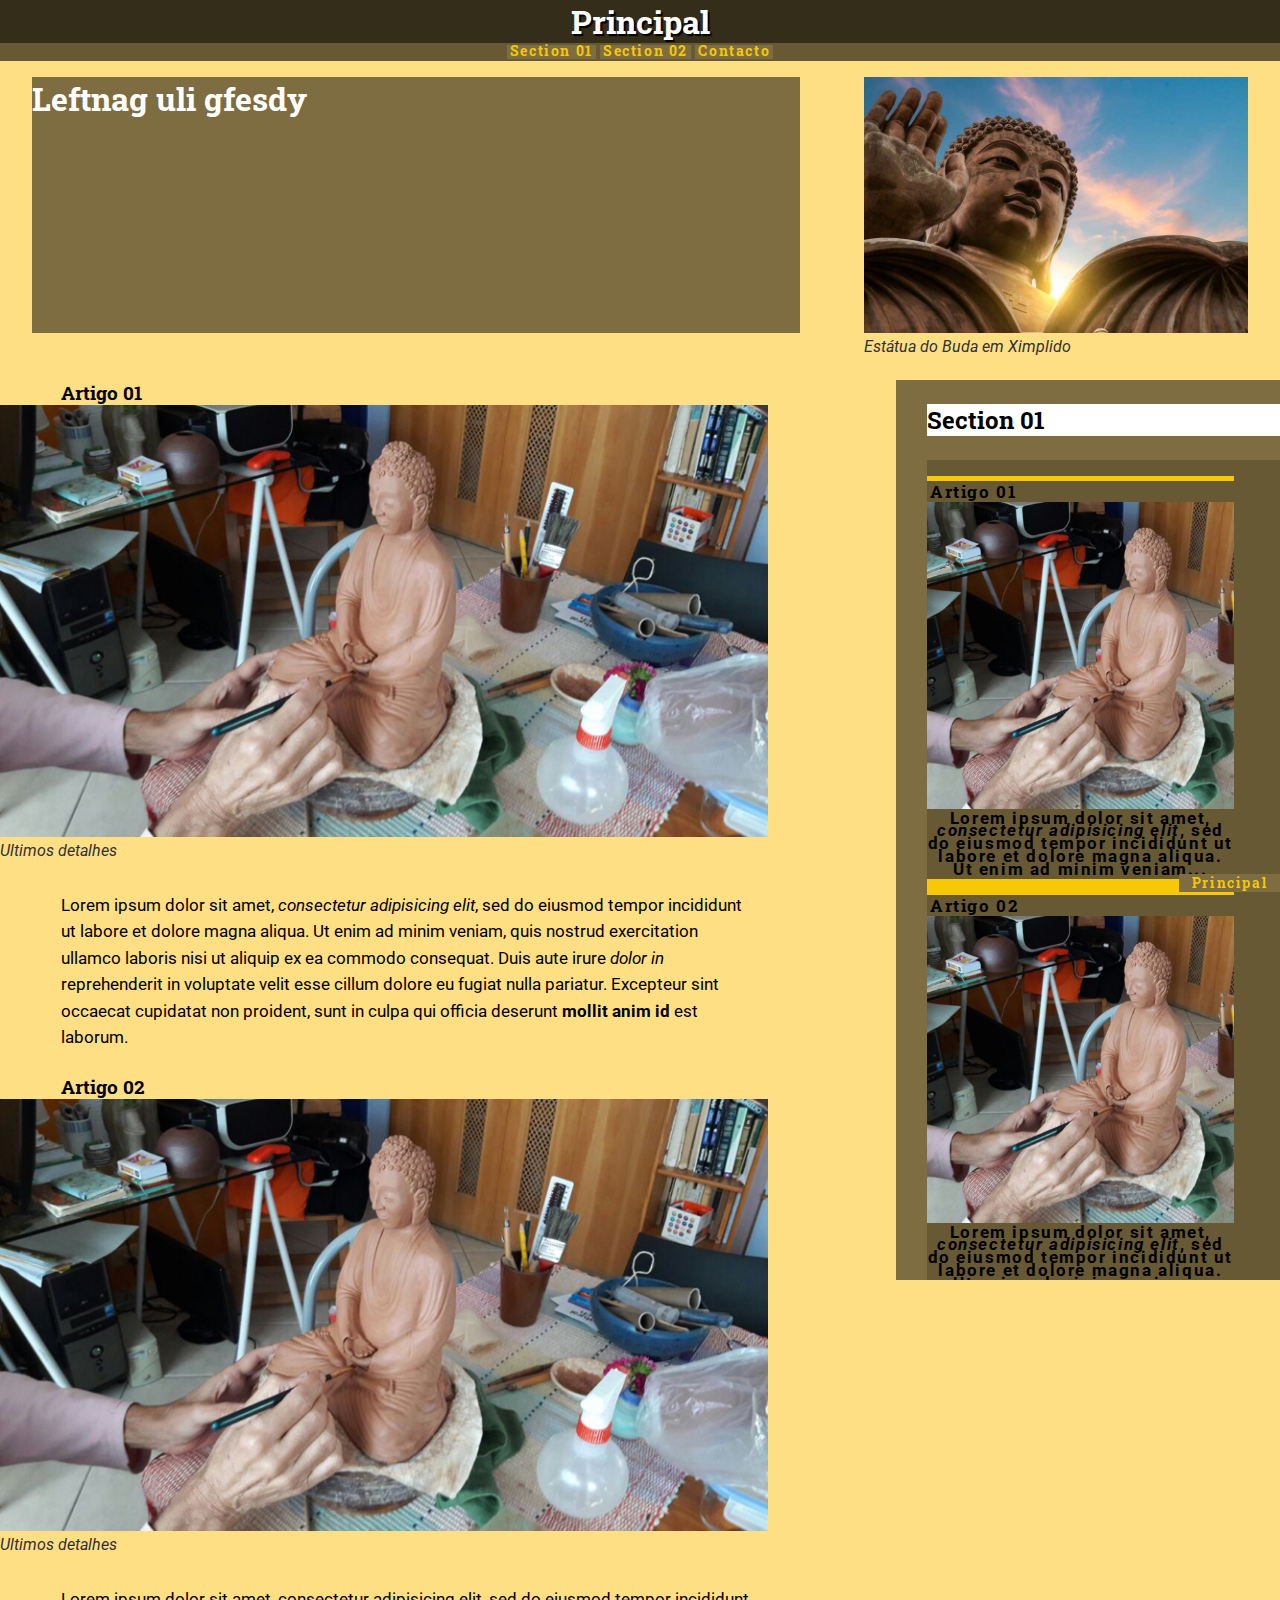
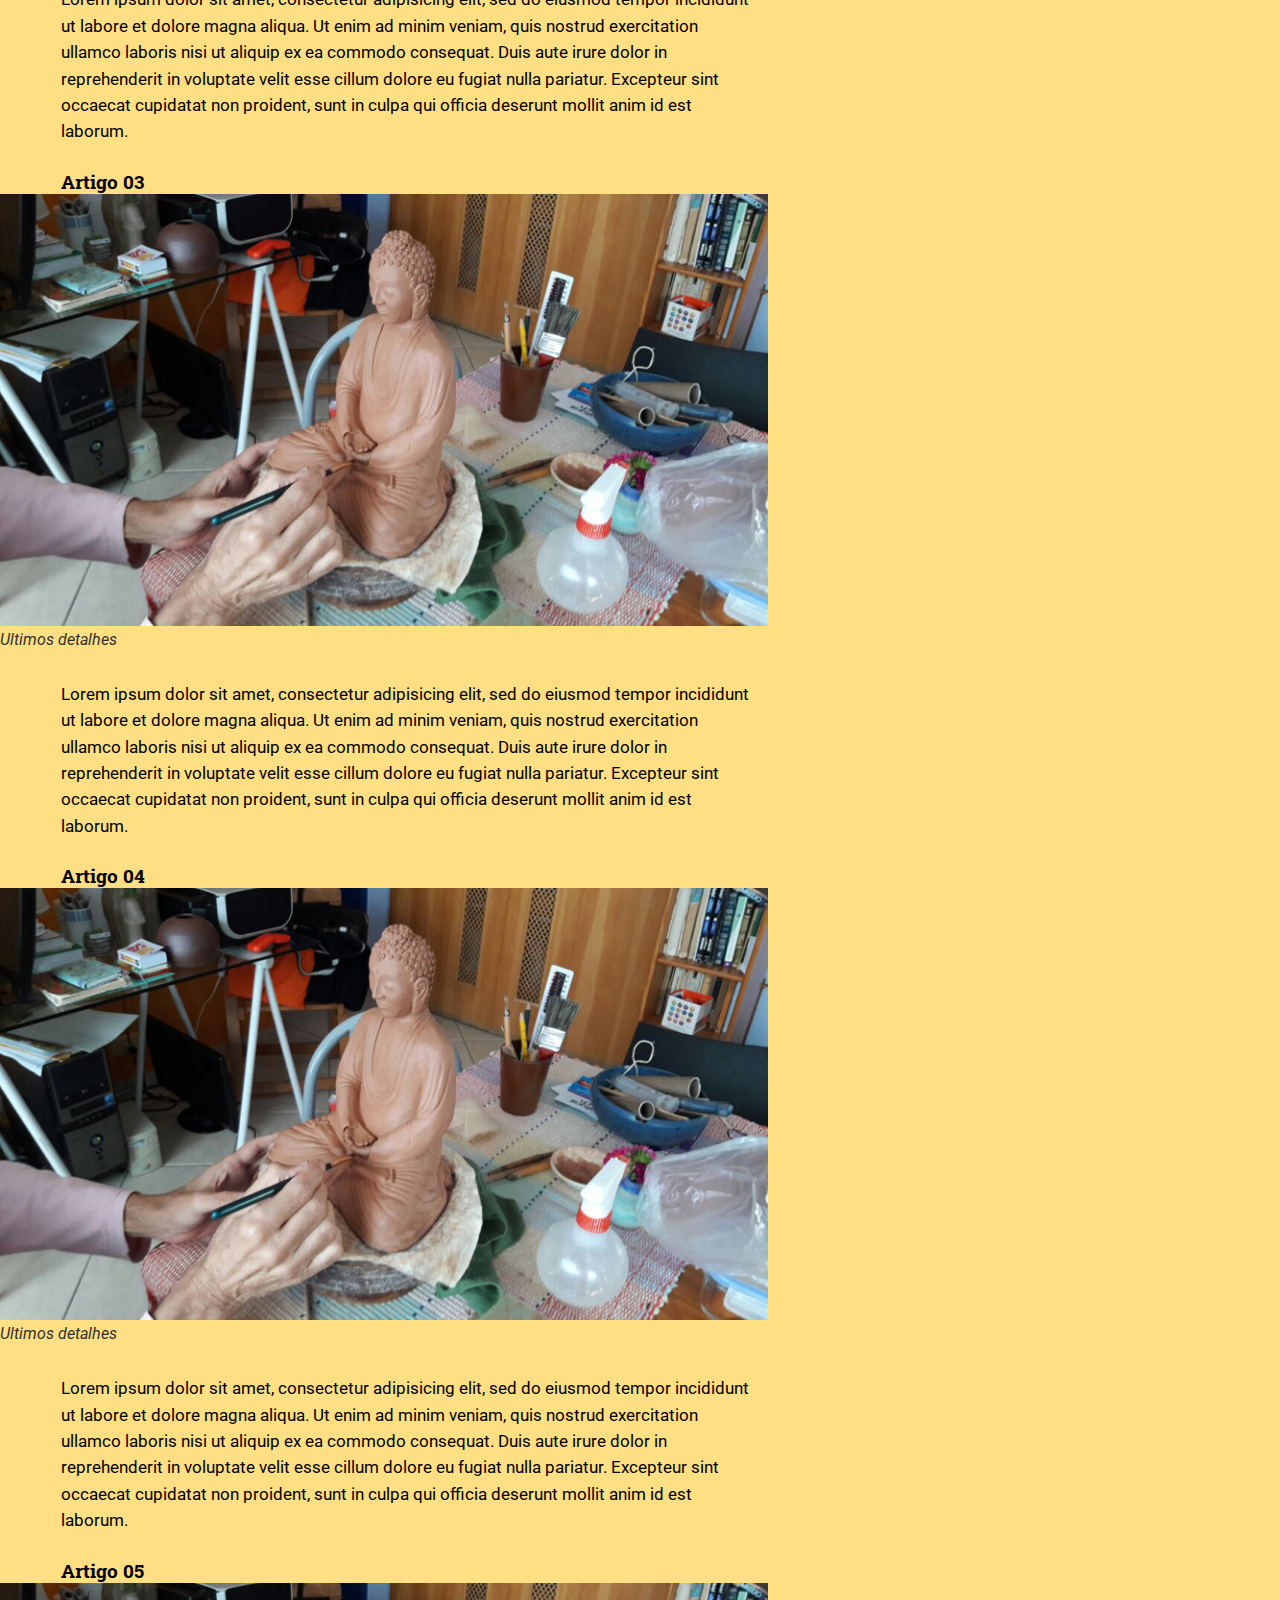
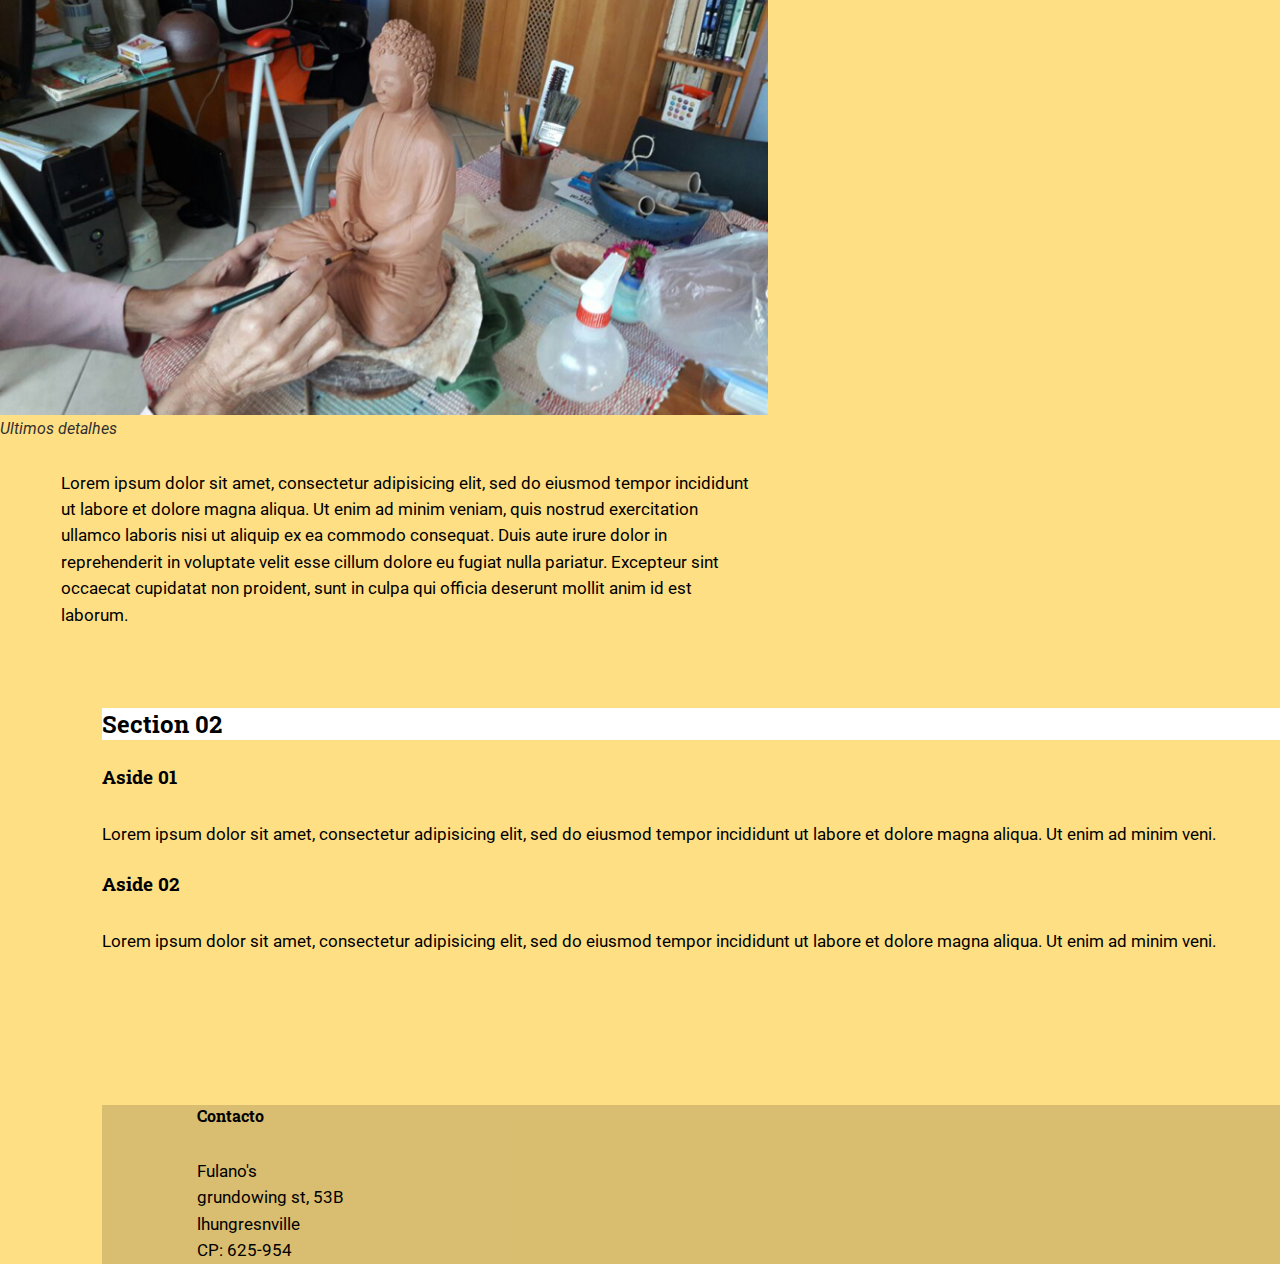
==== index.html @ 4332357e "Add files via upload" ====
<!DOCTYPE html>
<html lang="en">
<head>
	<meta charset="utf-8">
	<meta name="viewport" content="width=device-width,initial-scale=1">
	<meta name="author" content="Nicolaufreitas">
	<meta name="description" content="Test page xypz...">

	<title>MF*01</title>

	<link rel="stylesheet" href="css/style01.css">

	<link rel="shortcut icon" href="img/favicon.jpg">

	<!--Google fonts-->
	<link href="https://fonts.googleapis.com/css2?family=Roboto+Slab:wght@200;400;700&family=Roboto:ital,wght@0,400;1,100;1,400;1,700&display=swap" rel="stylesheet">
</head>
<body>
	<header>
		<h1 id="Princ">Principal</h1>
	</header>
	<nav class="menu">
		<!--
		<ul>
			<li><a href="#Art01" class="MnBtn">Artigo 01</a></li>
			<li><a href="#Art02" class="MnBtn">Artigo 02</a></li>
			<li><a href="#Art03" class="MnBtn">Artigo 03</a></li>
			<li><a href="#Art04" class="MnBtn">Artigo 04</a></li>
			<li><a href="#Art05" class="MnBtn">Artigo 05</a></li>
			<li><a href="#Asd01" class="MnBtn">Asd 01</a></li>
			<li><a href="#Asd02" class="MnBtn">Asd02</a></li>
			<li><a href="#Cont" class="MnBtn">Contacto</a></li>
		</ul>
		-->
		<p>
			<a href="#sec01" class="MnBtn">Section 01</a> <a href="#sec02" class="MnBtn">Section 02</a> <a href="#Cont" class="MnBtn">Contacto</a>
		</p>
	</nav>

	<div class="ptd">
		<div class="pdtHead">
		<h2>Leftnag uli gfesdy</h2>
		</div>
		<div class="pdtPic">
		<picture>
			<source media="(max-width: 450px)" srcset="img/Portada450x450.jpg">
	  		<source media="(min-width: 451px)" srcset="img/Portada800.jpg">
	  		<img src="img/Portada800.jpg" alt="Buda bla bla bla" title="Buda de ceramica">	
	  		<caption class="capt">Estátua do Buda em Ximplido</caption>		
		</picture>
		</div>	
	</div>

	<section>

		<div class="sec01">

		<h2 id="sec01">Section 01</h2>

		<nav class="MenuSec1">
			<div class="MenuS1box">
				
				<div class="ItSec1">
				<a href="#Art01">
					<h3>Artigo 01</h3>
					<picture>
						<img src="img/Buda450x450.jpg" alt="Buda bla bla bla" title="Buda de ceramica">	  			
					</picture>	
					<p>Lorem ipsum dolor sit amet, <em>consectetur adipisicing elit</em>, sed do eiusmod
					tempor incididunt ut labore et dolore magna aliqua. Ut enim ad minim veniam...</p>
				</a>	
				</div>
				
				<div class="ItSec1">
				<a href="#Art02">
					<h3>Artigo 02</h3>
					<picture>
						<img src="img/Buda450x450.jpg" alt="Buda bla bla bla" title="Buda de ceramica">	  			
					</picture>	
					<p>Lorem ipsum dolor sit amet, <em>consectetur adipisicing elit</em>, sed do eiusmod
					tempor incididunt ut labore et dolore magna aliqua. Ut enim ad minim veniam...</p>
				</a>		
				</div>
				
				<a href="#Art03">
				<div class="ItSec1">
					<h3>Artigo 03</h3>
					<picture>
						<img src="img/Buda450x450.jpg" alt="Buda bla bla bla" title="Buda de ceramica">	  			
					</picture>	
					<p>Lorem ipsum dolor sit amet, <em>consectetur adipisicing elit</em>, sed do eiusmod
					tempor incididunt ut labore et dolore magna aliqua. Ut enim ad minim veniam...</p>		
				</div>
				</a>
				<a href="#Art04">
				<div class="ItSec1">
					<h3>Artigo 04</h3>
					<picture>
						<img src="img/Buda450x450.jpg" alt="Buda bla bla bla" title="Buda de ceramica">	  			
					</picture>	
					<p>Lorem ipsum dolor sit amet, <em>consectetur adipisicing elit</em>, sed do eiusmod
					tempor incididunt ut labore et dolore magna aliqua. Ut enim ad minim veniam...</p>		
				</div>
				</a>
				<a href="#Art05">
				<div class="ItSec1">
					<h3>Artigo 05</h3>
					<picture>
						<img src="img/Buda450x450.jpg" alt="Buda bla bla bla" title="Buda de ceramica">	  			
					</picture>	
					<p>Lorem ipsum dolor sit amet, <em>consectetur adipisicing elit</em>, sed do eiusmod
					tempor incididunt ut labore et dolore magna aliqua. Ut enim ad minim veniam...</p>		
				</div>
				</a>
			</div>
		</nav>

		</div>


		<div class="sec02">
	
		<article>
			<h3 id="Art01">Artigo 01</h3>
			<picture>
				<source media="(max-width: 450px)" srcset="img/Buda450x450.jpg">
	  			<source media="(min-width: 451px)" srcset="img/Buda800.jpg">
	  			<img src="img/Buda800.jpg" alt="Buda bla bla bla" title="Buda de ceramica">	
	  			<caption class="capt">Ultimos detalhes</caption>		
			</picture>	
			<p>Lorem ipsum dolor sit amet, <em>consectetur adipisicing elit</em>, sed do eiusmod
			tempor incididunt ut labore et dolore magna aliqua. Ut enim ad minim veniam,
			quis nostrud exercitation ullamco laboris nisi ut aliquip ex ea commodo
			consequat. Duis aute irure <em>dolor in</em> reprehenderit in voluptate velit esse
			cillum dolore eu fugiat nulla pariatur. Excepteur sint occaecat cupidatat non
			proident, sunt in culpa qui officia deserunt <strong>mollit anim id</strong> est laborum.</p>
		</article>
		<article>
			<h3 id="Art02">Artigo 02</h3>
			<picture>
	  			<source media="(max-width: 450px)" srcset="img/Buda450x450.jpg">
	  			<source media="(min-width: 451px)" srcset="img/Buda800.jpg">
	  			<img src="img/Buda800.jpg" alt="Buda bla bla bla" title="Buda de ceramica">
	  			<caption class="capt">Ultimos detalhes</caption>  		
			</picture>	
			<p>Lorem ipsum dolor sit amet, consectetur adipisicing elit, sed do eiusmod
			tempor incididunt ut labore et dolore magna aliqua. Ut enim ad minim veniam,
			quis nostrud exercitation ullamco laboris nisi ut aliquip ex ea commodo
			consequat. Duis aute irure dolor in reprehenderit in voluptate velit esse
			cillum dolore eu fugiat nulla pariatur. Excepteur sint occaecat cupidatat non
			proident, sunt in culpa qui officia deserunt mollit anim id est laborum.</p>
		</article>
		<article>
			<h3 id="Art03">Artigo 03</h3>
			<picture>
	  			<source media="(max-width: 450px)" srcset="img/Buda450x450.jpg">
	  			<source media="(min-width: 451px)" srcset="img/Buda800.jpg">
	  			<img src="img/Buda800.jpg" alt="Buda bla bla bla" title="Buda de ceramica">
	  			<caption class="capt">Ultimos detalhes</caption>	
			</picture>
			<p>Lorem ipsum dolor sit amet, consectetur adipisicing elit, sed do eiusmod
			tempor incididunt ut labore et dolore magna aliqua. Ut enim ad minim veniam,
			quis nostrud exercitation ullamco laboris nisi ut aliquip ex ea commodo
			consequat. Duis aute irure dolor in reprehenderit in voluptate velit esse
			cillum dolore eu fugiat nulla pariatur. Excepteur sint occaecat cupidatat non
			proident, sunt in culpa qui officia deserunt mollit anim id est laborum.</p>
		</article>
		<article>
			<h3 id="Art04">Artigo 04</h3>
			<picture>
	  			<source media="(max-width: 450px)" srcset="img/Buda450x450.jpg">
	  			<source media="(min-width: 451px)" srcset="img/Buda800.jpg">
	  			<img src="img/Buda800.jpg" alt="Buda bla bla bla" title="Buda de ceramica">
	  			<caption class="capt">Ultimos detalhes</caption>	
			</picture>
			<p>Lorem ipsum dolor sit amet, consectetur adipisicing elit, sed do eiusmod
			tempor incididunt ut labore et dolore magna aliqua. Ut enim ad minim veniam,
			quis nostrud exercitation ullamco laboris nisi ut aliquip ex ea commodo
			consequat. Duis aute irure dolor in reprehenderit in voluptate velit esse
			cillum dolore eu fugiat nulla pariatur. Excepteur sint occaecat cupidatat non
			proident, sunt in culpa qui officia deserunt mollit anim id est laborum.</p>
		</article>
		<article>
			<h3 id="Art05">Artigo 05</h3>
			<picture>
	  			<source media="(max-width: 450px)" srcset="img/Buda450x450.jpg">
	  			<source media="(min-width: 451px)" srcset="img/Buda800.jpg">
	  			<img src="img/Buda800.jpg" alt="Buda bla bla bla" title="Buda de ceramica">
	  			<caption class="capt">Ultimos detalhes</caption>		
			</picture>
			<p>Lorem ipsum dolor sit amet, consectetur adipisicing elit, sed do eiusmod
			tempor incididunt ut labore et dolore magna aliqua. Ut enim ad minim veniam,
			quis nostrud exercitation ullamco laboris nisi ut aliquip ex ea commodo
			consequat. Duis aute irure dolor in reprehenderit in voluptate velit esse
			cillum dolore eu fugiat nulla pariatur. Excepteur sint occaecat cupidatat non
			proident, sunt in culpa qui officia deserunt mollit anim id est laborum.</p>
		</article>

		</div>

	</section>
	
	<aside>
		<h2 id="sec02">Section 02</h2>
		<article>
			<h3 id="Asd01">Aside 01</h3>
			<p>Lorem ipsum dolor sit amet, consectetur adipisicing elit, sed do eiusmod
			tempor incididunt ut labore et dolore magna aliqua. Ut enim ad minim veni.</p>
		</article>
		<article>
			<h3 id="Asd02">Aside 02</h3>
			<p>Lorem ipsum dolor sit amet, consectetur adipisicing elit, sed do eiusmod
			tempor incididunt ut labore et dolore magna aliqua. Ut enim ad minim veni.</p>
		</article>
	</aside>
	<nav class="retBtn">
		<a href="#Princ">Principal</a>
	</nav>
	<footer>
		<h4 id="Cont">Contacto</h4>
		<p>Fulano's <br>
		grundowing st, 53B <br>
		lhungresnville <br>
		CP: 625-954</p>
	</footer>
</body>
</html>
---- css/style01.css ----
/*General*/
*{
	margin: 0;
	padding: 0;
}

html{
	background-color: #FFDF84;
	margin:0;
}

body{
	margin:0;
	position: relative;
}


h2, h3, h4, a{
	font-family: 'Roboto Slab', serif;
	margin-left: 8%;
}

h1{
	font-size: 2rem;
	font-family: 'Roboto Slab', serif;
	color: #FFF;
	text-align: center;
	margin-top: 0;
	text-shadow: 2px 2px 1px black;
}

h2 {
	background-color: #FFF;
	margin-top: calc(92vw + 0.5rem);
	margin-bottom: 1.5rem;
}

a{
	text-decoration: none;
	font-size: 1rem;
}

a:link, a:visited{
	color: #F6C806;
}

a:hover{
	color: white;
}

h3{
	margin-top: 3rem;

}

p{
	font-family: 'Roboto', sans-serif;
	font-size: 1.08rem;
	line-height: 1.65rem;
	margin-top: 2rem;
	margin-left: 8%;
	margin-right: 2%;
}

img {
 	max-width: 100%;
}
/*Header*/

header{
	background-color: #342D1A;
	width: 100%;
}


/*Menu*/

nav{
	background-color: #675934;
	margin-bottom: 0.5rem;
}

.menu{
	margin-bottom: 5rem;
}

nav ul{
	list-style: none;
}

nav ul li{
	display: inline;
}
nav p{
	text-align: center;
	line-height: 0.8rem;
	margin: 0;
}

nav a{
	padding: 0.05rem 0.2rem;
	line-height: 0.8rem;
	font-size: 0.9rem;
	font-weight: 700;
	margin:0.1rem auto;
	display: inline-block;
	background-color: #7E6D41;
	letter-spacing: 0.1rem;
}

/*                                Portada*/

.ptd{
	margin-left: 12%;
	margin-right: 4%;
	width: 84%;
	margin-top: calc(100vh - 88vw - 8rem);
	position: relative;
}

.pdtHead{
	text-align: right;
	position: absolute;
	margin:0;
	color: white;
	bottom: 2.5rem;
	left: 1rem;
	right: 0;
}

.pdtHead h2{
	font-size: 12vw;
	background-color: rgba(130, 80, 40, 0.6);
	margin-bottom: 0.25rem;
}

.pdtPic{

}


/*                                   Menu lat Sec 01*/

.MenuSec1{
	width: 92%;
	margin-left: 8%;
	overflow-x: scroll;
}

.MenuSec1 a{
	color: #000;
	padding:0;
	background-color: #675934;
}

.MenuSec1 h3{
	margin: 0.2rem;
	z-index: 5;
	position: relative;
}

.MenuS1box{
	width: calc(5.5 * 65vw);
	padding-top: 1rem;
	padding-bottom: 1rem;
}

.ItSec1{
	width: 65vw;
	display: inline-block;
	background-color:  #675934;
	border-top: 0.35rem solid #F6C806;
	border-bottom: 0.7rem solid #F6C806;
	padding: 0;
	margin-right: 1rem;
}

/*.ItSec1 img{
	width: 50%;	
}*/

/*Return button*/

.retBtn{
	background-color: #7E6D41;
	position: fixed;
	bottom: 0;
	right: 0;
	padding: 0 0.4rem;
}

.retBtn a{
	padding: 0 0.4rem;
}

/*footer*/
footer{
	margin-left: 8%;
	margin-top: 150px;
	background-color: rgba(0, 0, 0, 0.15);
}

caption{
	text-align: right;
}

picture{
	color: #303030;
	font-family: 'Roboto', sans-serif;
	font-style: italic;
}


                                    /*Media Queries*/

                                    /*>450pix width*/

@media screen and (min-width: 451px){

	.menu{
	margin-bottom: 1rem;
	}

	.ptd{
	display: flex;
	margin-top: 1px;
	align-items: center;
	justify-content: space-around;
	width: 100%;
	margin:0;
	}

	.pdtHead{
		height: calc((320/480)*60vw);
		width: 30vw;
		position: static;
		background-color: #7E6D41;
		align-self: flex-start;
		order: 2;
	}

	.pdtHead h2{
		margin-top: 0;
		font-size: 2rem;
		background: none;
		text-align: left;
		margin-left: 0;

	}
		.pdtPic{
		width: 60vw;
		order:1;
	}
                                    
                                            /*menu lat*/

	.sec01{
		position:sticky;
		top:0;
		float: right;
		/*left: calc(60vw + (100%-90vw)*0.055);*/
		width: 30vw;
		height: 100vh;
		background-color: #7E6D41;
		overflow-y: scroll;
		overflow-x: none;
		right: 	calc((100%-90vw)*0.01);
		}

	h2{
		margin-top: 1.5rem;
	}

	h3{
		margin-top:1.5rem;
	}

	aside h2{
		margin-top: 5rem;
	}

	.MenuS1box{
	display: flex;
	flex-direction: column;
	width: 24vw;
	}

	.ItSec1{
	width: 24vw;
	display: inline-block;
	background-color:  #675934;
	border-top: 0.35rem solid #F6C806;
	border-bottom: 0.7rem solid #F6C806;
	padding: 0;
	margin-right: 1rem;
	}




                                               /*aartigos*/

	.sec02{
		width: 60vw;
	}

}



/*@media screen and (min-width: 601px){

.pdtHead{
		height: calc((320/480)*45vw);
		width: 45vw;
	}

.pdtPic{
		width: 45vw;
	}

*/

@media screen and (min-width: 721px){

.pdtHead{
		height: calc((320/480)*30vw);
		width: 60vw;
		order: 	1;
	}

.pdtPic{
		width: 30vw;
		order: 	2;
	}
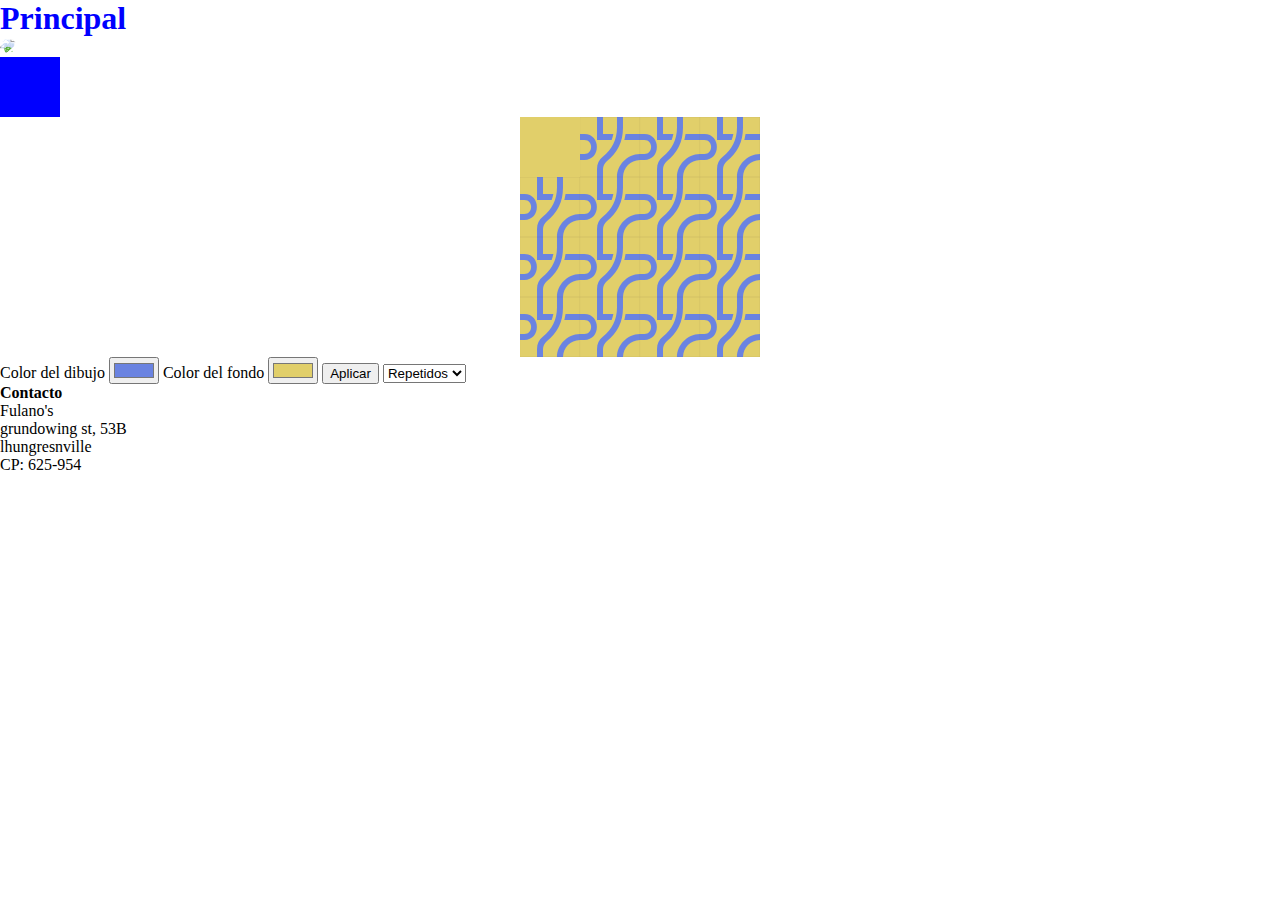
==== commit c20b3d9d: "Add files via upload" ====
--- a/index.html
+++ b/index.html
@@ -8,7 +8,9 @@
 
 	<title>MF*01</title>
 
-	<link rel="stylesheet" href="css/style01.css">
+	<link rel="stylesheet" href="style.css">
+
+	<script src="script.js" defer></script>
 
 	<link rel="shortcut icon" href="img/favicon.jpg">
 
@@ -20,202 +22,339 @@
 		<h1 id="Princ">Principal</h1>
 	</header>
 	<nav class="menu">
-		<!--
-		<ul>
-			<li><a href="#Art01" class="MnBtn">Artigo 01</a></li>
-			<li><a href="#Art02" class="MnBtn">Artigo 02</a></li>
-			<li><a href="#Art03" class="MnBtn">Artigo 03</a></li>
-			<li><a href="#Art04" class="MnBtn">Artigo 04</a></li>
-			<li><a href="#Art05" class="MnBtn">Artigo 05</a></li>
-			<li><a href="#Asd01" class="MnBtn">Asd 01</a></li>
-			<li><a href="#Asd02" class="MnBtn">Asd02</a></li>
-			<li><a href="#Cont" class="MnBtn">Contacto</a></li>
-		</ul>
-		-->
-		<p>
-			<a href="#sec01" class="MnBtn">Section 01</a> <a href="#sec02" class="MnBtn">Section 02</a> <a href="#Cont" class="MnBtn">Contacto</a>
-		</p>
 	</nav>
 
-	<div class="ptd">
-		<div class="pdtHead">
-		<h2>Leftnag uli gfesdy</h2>
+	<img src="img/fish.jpg">
+<div class="tt"></div>
+
+	<section>
+
+		<div id="tiledisplay">
+
+			<div id="T01" class="tile"></div>
+
+			
+
+			<svg width="60" height="60" version="1.1" viewBox="0 0 15.875 15.875" xmlns="http://www.w3.org/2000/svg" xmlns:cc="http://creativecommons.org/ns#" xmlns:dc="http://purl.org/dc/elements/1.1/" xmlns:rdf="http://www.w3.org/1999/02/22-rdf-syntax-ns#" id="T02">
+ 				<metadata>
+ 				 <rdf:RDF>
+ 				  <cc:Work rdf:about="">
+ 				   <dc:format>image/svg+xml</dc:format>
+ 				   <dc:type rdf:resource="http://purl.org/dc/dcmitype/StillImage"/>
+ 				   <dc:title/>
+ 				  </cc:Work>
+  				</rdf:RDF>
+				 </metadata>
+ 				<g transform="translate(-11.273 -34.707)">
+ 				 <path d="m11.284 46.079h1.1592c4.4369 0 4.4201-6.8686 0-6.8686l-1.1592 2e-6v1.5853l1.1592-4e-6c2.3911-6e-6 2.3758 3.6979 0 3.6979h-1.1592v1.5853" fill:#f0f/>
+ 				 <path d="m17.361 34.718v4.4924h2.7482c-0.09955 0.54912-0.2817 1.1131-0.4514 1.5853h-3.8821v-6.0777" fill:#f0f/>
+ 				 <path d="m27.137 39.211h-3.8135c-0.09096 0.61053-0.18395 1.0222-0.32862 1.5853h4.1421v-1.5853" fill:#f0f/>
+ 				 <path d="m21.059 34.718h1.5853l1e-6 2.8204c1e-6 3.8758-1.5132 6.6007-4.2865 8.8909-0.62653 0.51737-0.9967 1.4024-0.9967 2.0692v2.0728h-1.5853v-2.0728c0-1.3892 0.51669-2.4251 1.5962-3.3079 2.3355-1.91 3.6871-4.5621 3.6871-7.6522l-1e-6 -2.8204" fill:#f0f/>
+ 				 <path d="m27.137 44.494c-3.4561 0.01006-6.0852 3.031-6.0777 6.0777h1.5853c0.13039-2.5827 1.899-4.4183 4.4924-4.4924v-1.5853" fill:#f0f/>
+  				 <path d="m11.284 50.571h15.853v-15.853h-15.853z" style="fill:none;stroke-linecap:round;stroke-linejoin:round;stroke-miterlimit:10;stroke-width:.021667;stroke:#483737"/>
+ 				</g>
+			</svg>
+
+			<svg width="60" height="60" version="1.1" viewBox="0 0 15.875 15.875" xmlns="http://www.w3.org/2000/svg" xmlns:cc="http://creativecommons.org/ns#" xmlns:dc="http://purl.org/dc/elements/1.1/" xmlns:rdf="http://www.w3.org/1999/02/22-rdf-syntax-ns#" id="T03">
+ 				<metadata>
+ 				 <rdf:RDF>
+ 				  <cc:Work rdf:about="">
+ 				   <dc:format>image/svg+xml</dc:format>
+ 				   <dc:type rdf:resource="http://purl.org/dc/dcmitype/StillImage"/>
+ 				   <dc:title/>
+ 				  </cc:Work>
+  				</rdf:RDF>
+				 </metadata>
+ 				<g transform="translate(-11.273 -34.707)">
+ 				 <path d="m11.284 46.079h1.1592c4.4369 0 4.4201-6.8686 0-6.8686l-1.1592 2e-6v1.5853l1.1592-4e-6c2.3911-6e-6 2.3758 3.6979 0 3.6979h-1.1592v1.5853" fill:#f0f/>
+ 				 <path d="m17.361 34.718v4.4924h2.7482c-0.09955 0.54912-0.2817 1.1131-0.4514 1.5853h-3.8821v-6.0777" fill:#f0f/>
+ 				 <path d="m27.137 39.211h-3.8135c-0.09096 0.61053-0.18395 1.0222-0.32862 1.5853h4.1421v-1.5853" fill:#f0f/>
+ 				 <path d="m21.059 34.718h1.5853l1e-6 2.8204c1e-6 3.8758-1.5132 6.6007-4.2865 8.8909-0.62653 0.51737-0.9967 1.4024-0.9967 2.0692v2.0728h-1.5853v-2.0728c0-1.3892 0.51669-2.4251 1.5962-3.3079 2.3355-1.91 3.6871-4.5621 3.6871-7.6522l-1e-6 -2.8204" fill:#f0f/>
+ 				 <path d="m27.137 44.494c-3.4561 0.01006-6.0852 3.031-6.0777 6.0777h1.5853c0.13039-2.5827 1.899-4.4183 4.4924-4.4924v-1.5853" fill:#f0f/>
+  				 <path d="m11.284 50.571h15.853v-15.853h-15.853z" style="fill:none;stroke-linecap:round;stroke-linejoin:round;stroke-miterlimit:10;stroke-width:.021667;stroke:#483737"/>
+ 				</g>
+			</svg>
+
+			<svg width="60" height="60" version="1.1" viewBox="0 0 15.875 15.875" xmlns="http://www.w3.org/2000/svg" xmlns:cc="http://creativecommons.org/ns#" xmlns:dc="http://purl.org/dc/elements/1.1/" xmlns:rdf="http://www.w3.org/1999/02/22-rdf-syntax-ns#" id="T04">
+ 				<metadata>
+ 				 <rdf:RDF>
+ 				  <cc:Work rdf:about="">
+ 				   <dc:format>image/svg+xml</dc:format>
+ 				   <dc:type rdf:resource="http://purl.org/dc/dcmitype/StillImage"/>
+ 				   <dc:title/>
+ 				  </cc:Work>
+  				</rdf:RDF>
+				 </metadata>
+ 				<g transform="translate(-11.273 -34.707)">
+ 				 <path d="m11.284 46.079h1.1592c4.4369 0 4.4201-6.8686 0-6.8686l-1.1592 2e-6v1.5853l1.1592-4e-6c2.3911-6e-6 2.3758 3.6979 0 3.6979h-1.1592v1.5853" fill:#f0f/>
+ 				 <path d="m17.361 34.718v4.4924h2.7482c-0.09955 0.54912-0.2817 1.1131-0.4514 1.5853h-3.8821v-6.0777" fill:#f0f/>
+ 				 <path d="m27.137 39.211h-3.8135c-0.09096 0.61053-0.18395 1.0222-0.32862 1.5853h4.1421v-1.5853" fill:#f0f/>
+ 				 <path d="m21.059 34.718h1.5853l1e-6 2.8204c1e-6 3.8758-1.5132 6.6007-4.2865 8.8909-0.62653 0.51737-0.9967 1.4024-0.9967 2.0692v2.0728h-1.5853v-2.0728c0-1.3892 0.51669-2.4251 1.5962-3.3079 2.3355-1.91 3.6871-4.5621 3.6871-7.6522l-1e-6 -2.8204" fill:#f0f/>
+ 				 <path d="m27.137 44.494c-3.4561 0.01006-6.0852 3.031-6.0777 6.0777h1.5853c0.13039-2.5827 1.899-4.4183 4.4924-4.4924v-1.5853" fill:#f0f/>
+  				 <path d="m11.284 50.571h15.853v-15.853h-15.853z" style="fill:none;stroke-linecap:round;stroke-linejoin:round;stroke-miterlimit:10;stroke-width:.021667;stroke:#483737"/>
+ 				</g>
+			</svg>
+
+			<svg width="60" height="60" version="1.1" viewBox="0 0 15.875 15.875" xmlns="http://www.w3.org/2000/svg" xmlns:cc="http://creativecommons.org/ns#" xmlns:dc="http://purl.org/dc/elements/1.1/" xmlns:rdf="http://www.w3.org/1999/02/22-rdf-syntax-ns#" id="T05">
+ 				<metadata>
+ 				 <rdf:RDF>
+ 				  <cc:Work rdf:about="">
+ 				   <dc:format>image/svg+xml</dc:format>
+ 				   <dc:type rdf:resource="http://purl.org/dc/dcmitype/StillImage"/>
+ 				   <dc:title/>
+ 				  </cc:Work>
+  				</rdf:RDF>
+				 </metadata>
+ 				<g transform="translate(-11.273 -34.707)">
+ 				 <path d="m11.284 46.079h1.1592c4.4369 0 4.4201-6.8686 0-6.8686l-1.1592 2e-6v1.5853l1.1592-4e-6c2.3911-6e-6 2.3758 3.6979 0 3.6979h-1.1592v1.5853" fill:#f0f/>
+ 				 <path d="m17.361 34.718v4.4924h2.7482c-0.09955 0.54912-0.2817 1.1131-0.4514 1.5853h-3.8821v-6.0777" fill:#f0f/>
+ 				 <path d="m27.137 39.211h-3.8135c-0.09096 0.61053-0.18395 1.0222-0.32862 1.5853h4.1421v-1.5853" fill:#f0f/>
+ 				 <path d="m21.059 34.718h1.5853l1e-6 2.8204c1e-6 3.8758-1.5132 6.6007-4.2865 8.8909-0.62653 0.51737-0.9967 1.4024-0.9967 2.0692v2.0728h-1.5853v-2.0728c0-1.3892 0.51669-2.4251 1.5962-3.3079 2.3355-1.91 3.6871-4.5621 3.6871-7.6522l-1e-6 -2.8204" fill:#f0f/>
+ 				 <path d="m27.137 44.494c-3.4561 0.01006-6.0852 3.031-6.0777 6.0777h1.5853c0.13039-2.5827 1.899-4.4183 4.4924-4.4924v-1.5853" fill:#f0f/>
+  				 <path d="m11.284 50.571h15.853v-15.853h-15.853z" style="fill:none;stroke-linecap:round;stroke-linejoin:round;stroke-miterlimit:10;stroke-width:.021667;stroke:#483737"/>
+ 				</g>
+			</svg>
+
+			<svg width="60" height="60" version="1.1" viewBox="0 0 15.875 15.875" xmlns="http://www.w3.org/2000/svg" xmlns:cc="http://creativecommons.org/ns#" xmlns:dc="http://purl.org/dc/elements/1.1/" xmlns:rdf="http://www.w3.org/1999/02/22-rdf-syntax-ns#" id="T06">
+ 				<metadata>
+ 				 <rdf:RDF>
+ 				  <cc:Work rdf:about="">
+ 				   <dc:format>image/svg+xml</dc:format>
+ 				   <dc:type rdf:resource="http://purl.org/dc/dcmitype/StillImage"/>
+ 				   <dc:title/>
+ 				  </cc:Work>
+  				</rdf:RDF>
+				 </metadata>
+ 				<g transform="translate(-11.273 -34.707)">
+ 				 <path d="m11.284 46.079h1.1592c4.4369 0 4.4201-6.8686 0-6.8686l-1.1592 2e-6v1.5853l1.1592-4e-6c2.3911-6e-6 2.3758 3.6979 0 3.6979h-1.1592v1.5853" fill:#f0f/>
+ 				 <path d="m17.361 34.718v4.4924h2.7482c-0.09955 0.54912-0.2817 1.1131-0.4514 1.5853h-3.8821v-6.0777" fill:#f0f/>
+ 				 <path d="m27.137 39.211h-3.8135c-0.09096 0.61053-0.18395 1.0222-0.32862 1.5853h4.1421v-1.5853" fill:#f0f/>
+ 				 <path d="m21.059 34.718h1.5853l1e-6 2.8204c1e-6 3.8758-1.5132 6.6007-4.2865 8.8909-0.62653 0.51737-0.9967 1.4024-0.9967 2.0692v2.0728h-1.5853v-2.0728c0-1.3892 0.51669-2.4251 1.5962-3.3079 2.3355-1.91 3.6871-4.5621 3.6871-7.6522l-1e-6 -2.8204" fill:#f0f/>
+ 				 <path d="m27.137 44.494c-3.4561 0.01006-6.0852 3.031-6.0777 6.0777h1.5853c0.13039-2.5827 1.899-4.4183 4.4924-4.4924v-1.5853" fill:#f0f/>
+  				 <path d="m11.284 50.571h15.853v-15.853h-15.853z" style="fill:none;stroke-linecap:round;stroke-linejoin:round;stroke-miterlimit:10;stroke-width:.021667;stroke:#483737"/>
+ 				</g>
+			</svg>
+
+			<svg width="60" height="60" version="1.1" viewBox="0 0 15.875 15.875" xmlns="http://www.w3.org/2000/svg" xmlns:cc="http://creativecommons.org/ns#" xmlns:dc="http://purl.org/dc/elements/1.1/" xmlns:rdf="http://www.w3.org/1999/02/22-rdf-syntax-ns#" id="T07">
+ 				<metadata>
+ 				 <rdf:RDF>
+ 				  <cc:Work rdf:about="">
+ 				   <dc:format>image/svg+xml</dc:format>
+ 				   <dc:type rdf:resource="http://purl.org/dc/dcmitype/StillImage"/>
+ 				   <dc:title/>
+ 				  </cc:Work>
+  				</rdf:RDF>
+				 </metadata>
+ 				<g transform="translate(-11.273 -34.707)">
+ 				 <path d="m11.284 46.079h1.1592c4.4369 0 4.4201-6.8686 0-6.8686l-1.1592 2e-6v1.5853l1.1592-4e-6c2.3911-6e-6 2.3758 3.6979 0 3.6979h-1.1592v1.5853" fill:#f0f/>
+ 				 <path d="m17.361 34.718v4.4924h2.7482c-0.09955 0.54912-0.2817 1.1131-0.4514 1.5853h-3.8821v-6.0777" fill:#f0f/>
+ 				 <path d="m27.137 39.211h-3.8135c-0.09096 0.61053-0.18395 1.0222-0.32862 1.5853h4.1421v-1.5853" fill:#f0f/>
+ 				 <path d="m21.059 34.718h1.5853l1e-6 2.8204c1e-6 3.8758-1.5132 6.6007-4.2865 8.8909-0.62653 0.51737-0.9967 1.4024-0.9967 2.0692v2.0728h-1.5853v-2.0728c0-1.3892 0.51669-2.4251 1.5962-3.3079 2.3355-1.91 3.6871-4.5621 3.6871-7.6522l-1e-6 -2.8204" fill:#f0f/>
+ 				 <path d="m27.137 44.494c-3.4561 0.01006-6.0852 3.031-6.0777 6.0777h1.5853c0.13039-2.5827 1.899-4.4183 4.4924-4.4924v-1.5853" fill:#f0f/>
+  				 <path d="m11.284 50.571h15.853v-15.853h-15.853z" style="fill:none;stroke-linecap:round;stroke-linejoin:round;stroke-miterlimit:10;stroke-width:.021667;stroke:#483737"/>
+ 				</g>
+			</svg>
+
+			<svg width="60" height="60" version="1.1" viewBox="0 0 15.875 15.875" xmlns="http://www.w3.org/2000/svg" xmlns:cc="http://creativecommons.org/ns#" xmlns:dc="http://purl.org/dc/elements/1.1/" xmlns:rdf="http://www.w3.org/1999/02/22-rdf-syntax-ns#" id="T08">
+ 				<metadata>
+ 				 <rdf:RDF>
+ 				  <cc:Work rdf:about="">
+ 				   <dc:format>image/svg+xml</dc:format>
+ 				   <dc:type rdf:resource="http://purl.org/dc/dcmitype/StillImage"/>
+ 				   <dc:title/>
+ 				  </cc:Work>
+  				</rdf:RDF>
+				 </metadata>
+ 				<g transform="translate(-11.273 -34.707)">
+ 				 <path d="m11.284 46.079h1.1592c4.4369 0 4.4201-6.8686 0-6.8686l-1.1592 2e-6v1.5853l1.1592-4e-6c2.3911-6e-6 2.3758 3.6979 0 3.6979h-1.1592v1.5853" fill:#f0f/>
+ 				 <path d="m17.361 34.718v4.4924h2.7482c-0.09955 0.54912-0.2817 1.1131-0.4514 1.5853h-3.8821v-6.0777" fill:#f0f/>
+ 				 <path d="m27.137 39.211h-3.8135c-0.09096 0.61053-0.18395 1.0222-0.32862 1.5853h4.1421v-1.5853" fill:#f0f/>
+ 				 <path d="m21.059 34.718h1.5853l1e-6 2.8204c1e-6 3.8758-1.5132 6.6007-4.2865 8.8909-0.62653 0.51737-0.9967 1.4024-0.9967 2.0692v2.0728h-1.5853v-2.0728c0-1.3892 0.51669-2.4251 1.5962-3.3079 2.3355-1.91 3.6871-4.5621 3.6871-7.6522l-1e-6 -2.8204" fill:#f0f/>
+ 				 <path d="m27.137 44.494c-3.4561 0.01006-6.0852 3.031-6.0777 6.0777h1.5853c0.13039-2.5827 1.899-4.4183 4.4924-4.4924v-1.5853" fill:#f0f/>
+  				 <path d="m11.284 50.571h15.853v-15.853h-15.853z" style="fill:none;stroke-linecap:round;stroke-linejoin:round;stroke-miterlimit:10;stroke-width:.021667;stroke:#483737"/>
+ 				</g>
+			</svg>
+
+			<svg width="60" height="60" version="1.1" viewBox="0 0 15.875 15.875" xmlns="http://www.w3.org/2000/svg" xmlns:cc="http://creativecommons.org/ns#" xmlns:dc="http://purl.org/dc/elements/1.1/" xmlns:rdf="http://www.w3.org/1999/02/22-rdf-syntax-ns#" id="T09">
+ 				<metadata>
+ 				 <rdf:RDF>
+ 				  <cc:Work rdf:about="">
+ 				   <dc:format>image/svg+xml</dc:format>
+ 				   <dc:type rdf:resource="http://purl.org/dc/dcmitype/StillImage"/>
+ 				   <dc:title/>
+ 				  </cc:Work>
+  				</rdf:RDF>
+				 </metadata>
+ 				<g transform="translate(-11.273 -34.707)">
+ 				 <path d="m11.284 46.079h1.1592c4.4369 0 4.4201-6.8686 0-6.8686l-1.1592 2e-6v1.5853l1.1592-4e-6c2.3911-6e-6 2.3758 3.6979 0 3.6979h-1.1592v1.5853" fill:#f0f/>
+ 				 <path d="m17.361 34.718v4.4924h2.7482c-0.09955 0.54912-0.2817 1.1131-0.4514 1.5853h-3.8821v-6.0777" fill:#f0f/>
+ 				 <path d="m27.137 39.211h-3.8135c-0.09096 0.61053-0.18395 1.0222-0.32862 1.5853h4.1421v-1.5853" fill:#f0f/>
+ 				 <path d="m21.059 34.718h1.5853l1e-6 2.8204c1e-6 3.8758-1.5132 6.6007-4.2865 8.8909-0.62653 0.51737-0.9967 1.4024-0.9967 2.0692v2.0728h-1.5853v-2.0728c0-1.3892 0.51669-2.4251 1.5962-3.3079 2.3355-1.91 3.6871-4.5621 3.6871-7.6522l-1e-6 -2.8204" fill:#f0f/>
+ 				 <path d="m27.137 44.494c-3.4561 0.01006-6.0852 3.031-6.0777 6.0777h1.5853c0.13039-2.5827 1.899-4.4183 4.4924-4.4924v-1.5853" fill:#f0f/>
+  				 <path d="m11.284 50.571h15.853v-15.853h-15.853z" style="fill:none;stroke-linecap:round;stroke-linejoin:round;stroke-miterlimit:10;stroke-width:.021667;stroke:#483737"/>
+ 				</g>
+			</svg>
+
+			<svg width="60" height="60" version="1.1" viewBox="0 0 15.875 15.875" xmlns="http://www.w3.org/2000/svg" xmlns:cc="http://creativecommons.org/ns#" xmlns:dc="http://purl.org/dc/elements/1.1/" xmlns:rdf="http://www.w3.org/1999/02/22-rdf-syntax-ns#" id="T10">
+ 				<metadata>
+ 				 <rdf:RDF>
+ 				  <cc:Work rdf:about="">
+ 				   <dc:format>image/svg+xml</dc:format>
+ 				   <dc:type rdf:resource="http://purl.org/dc/dcmitype/StillImage"/>
+ 				   <dc:title/>
+ 				  </cc:Work>
+  				</rdf:RDF>
+				 </metadata>
+ 				<g transform="translate(-11.273 -34.707)">
+ 				 <path d="m11.284 46.079h1.1592c4.4369 0 4.4201-6.8686 0-6.8686l-1.1592 2e-6v1.5853l1.1592-4e-6c2.3911-6e-6 2.3758 3.6979 0 3.6979h-1.1592v1.5853" fill:#f0f/>
+ 				 <path d="m17.361 34.718v4.4924h2.7482c-0.09955 0.54912-0.2817 1.1131-0.4514 1.5853h-3.8821v-6.0777" fill:#f0f/>
+ 				 <path d="m27.137 39.211h-3.8135c-0.09096 0.61053-0.18395 1.0222-0.32862 1.5853h4.1421v-1.5853" fill:#f0f/>
+ 				 <path d="m21.059 34.718h1.5853l1e-6 2.8204c1e-6 3.8758-1.5132 6.6007-4.2865 8.8909-0.62653 0.51737-0.9967 1.4024-0.9967 2.0692v2.0728h-1.5853v-2.0728c0-1.3892 0.51669-2.4251 1.5962-3.3079 2.3355-1.91 3.6871-4.5621 3.6871-7.6522l-1e-6 -2.8204" fill:#f0f/>
+ 				 <path d="m27.137 44.494c-3.4561 0.01006-6.0852 3.031-6.0777 6.0777h1.5853c0.13039-2.5827 1.899-4.4183 4.4924-4.4924v-1.5853" fill:#f0f/>
+  				 <path d="m11.284 50.571h15.853v-15.853h-15.853z" style="fill:none;stroke-linecap:round;stroke-linejoin:round;stroke-miterlimit:10;stroke-width:.021667;stroke:#483737"/>
+ 				</g>
+			</svg>
+
+			<svg width="60" height="60" version="1.1" viewBox="0 0 15.875 15.875" xmlns="http://www.w3.org/2000/svg" xmlns:cc="http://creativecommons.org/ns#" xmlns:dc="http://purl.org/dc/elements/1.1/" xmlns:rdf="http://www.w3.org/1999/02/22-rdf-syntax-ns#" id="T11">
+ 				<metadata>
+ 				 <rdf:RDF>
+ 				  <cc:Work rdf:about="">
+ 				   <dc:format>image/svg+xml</dc:format>
+ 				   <dc:type rdf:resource="http://purl.org/dc/dcmitype/StillImage"/>
+ 				   <dc:title/>
+ 				  </cc:Work>
+  				</rdf:RDF>
+				 </metadata>
+ 				<g transform="translate(-11.273 -34.707)">
+ 				 <path d="m11.284 46.079h1.1592c4.4369 0 4.4201-6.8686 0-6.8686l-1.1592 2e-6v1.5853l1.1592-4e-6c2.3911-6e-6 2.3758 3.6979 0 3.6979h-1.1592v1.5853" fill:#f0f/>
+ 				 <path d="m17.361 34.718v4.4924h2.7482c-0.09955 0.54912-0.2817 1.1131-0.4514 1.5853h-3.8821v-6.0777" fill:#f0f/>
+ 				 <path d="m27.137 39.211h-3.8135c-0.09096 0.61053-0.18395 1.0222-0.32862 1.5853h4.1421v-1.5853" fill:#f0f/>
+ 				 <path d="m21.059 34.718h1.5853l1e-6 2.8204c1e-6 3.8758-1.5132 6.6007-4.2865 8.8909-0.62653 0.51737-0.9967 1.4024-0.9967 2.0692v2.0728h-1.5853v-2.0728c0-1.3892 0.51669-2.4251 1.5962-3.3079 2.3355-1.91 3.6871-4.5621 3.6871-7.6522l-1e-6 -2.8204" fill:#f0f/>
+ 				 <path d="m27.137 44.494c-3.4561 0.01006-6.0852 3.031-6.0777 6.0777h1.5853c0.13039-2.5827 1.899-4.4183 4.4924-4.4924v-1.5853" fill:#f0f/>
+  				 <path d="m11.284 50.571h15.853v-15.853h-15.853z" style="fill:none;stroke-linecap:round;stroke-linejoin:round;stroke-miterlimit:10;stroke-width:.021667;stroke:#483737"/>
+ 				</g>
+			</svg>
+
+			<svg width="60" height="60" version="1.1" viewBox="0 0 15.875 15.875" xmlns="http://www.w3.org/2000/svg" xmlns:cc="http://creativecommons.org/ns#" xmlns:dc="http://purl.org/dc/elements/1.1/" xmlns:rdf="http://www.w3.org/1999/02/22-rdf-syntax-ns#" id="T12">
+ 				<metadata>
+ 				 <rdf:RDF>
+ 				  <cc:Work rdf:about="">
+ 				   <dc:format>image/svg+xml</dc:format>
+ 				   <dc:type rdf:resource="http://purl.org/dc/dcmitype/StillImage"/>
+ 				   <dc:title/>
+ 				  </cc:Work>
+  				</rdf:RDF>
+				 </metadata>
+ 				<g transform="translate(-11.273 -34.707)">
+ 				 <path d="m11.284 46.079h1.1592c4.4369 0 4.4201-6.8686 0-6.8686l-1.1592 2e-6v1.5853l1.1592-4e-6c2.3911-6e-6 2.3758 3.6979 0 3.6979h-1.1592v1.5853" fill:#f0f/>
+ 				 <path d="m17.361 34.718v4.4924h2.7482c-0.09955 0.54912-0.2817 1.1131-0.4514 1.5853h-3.8821v-6.0777" fill:#f0f/>
+ 				 <path d="m27.137 39.211h-3.8135c-0.09096 0.61053-0.18395 1.0222-0.32862 1.5853h4.1421v-1.5853" fill:#f0f/>
+ 				 <path d="m21.059 34.718h1.5853l1e-6 2.8204c1e-6 3.8758-1.5132 6.6007-4.2865 8.8909-0.62653 0.51737-0.9967 1.4024-0.9967 2.0692v2.0728h-1.5853v-2.0728c0-1.3892 0.51669-2.4251 1.5962-3.3079 2.3355-1.91 3.6871-4.5621 3.6871-7.6522l-1e-6 -2.8204" fill:#f0f/>
+ 				 <path d="m27.137 44.494c-3.4561 0.01006-6.0852 3.031-6.0777 6.0777h1.5853c0.13039-2.5827 1.899-4.4183 4.4924-4.4924v-1.5853" fill:#f0f/>
+  				 <path d="m11.284 50.571h15.853v-15.853h-15.853z" style="fill:none;stroke-linecap:round;stroke-linejoin:round;stroke-miterlimit:10;stroke-width:.021667;stroke:#483737"/>
+ 				</g>
+			</svg>
+
+			<svg width="60" height="60" version="1.1" viewBox="0 0 15.875 15.875" xmlns="http://www.w3.org/2000/svg" xmlns:cc="http://creativecommons.org/ns#" xmlns:dc="http://purl.org/dc/elements/1.1/" xmlns:rdf="http://www.w3.org/1999/02/22-rdf-syntax-ns#" id="T13">
+ 				<metadata>
+ 				 <rdf:RDF>
+ 				  <cc:Work rdf:about="">
+ 				   <dc:format>image/svg+xml</dc:format>
+ 				   <dc:type rdf:resource="http://purl.org/dc/dcmitype/StillImage"/>
+ 				   <dc:title/>
+ 				  </cc:Work>
+  				</rdf:RDF>
+				 </metadata>
+ 				<g transform="translate(-11.273 -34.707)">
+ 				 <path d="m11.284 46.079h1.1592c4.4369 0 4.4201-6.8686 0-6.8686l-1.1592 2e-6v1.5853l1.1592-4e-6c2.3911-6e-6 2.3758 3.6979 0 3.6979h-1.1592v1.5853" fill:#f0f/>
+ 				 <path d="m17.361 34.718v4.4924h2.7482c-0.09955 0.54912-0.2817 1.1131-0.4514 1.5853h-3.8821v-6.0777" fill:#f0f/>
+ 				 <path d="m27.137 39.211h-3.8135c-0.09096 0.61053-0.18395 1.0222-0.32862 1.5853h4.1421v-1.5853" fill:#f0f/>
+ 				 <path d="m21.059 34.718h1.5853l1e-6 2.8204c1e-6 3.8758-1.5132 6.6007-4.2865 8.8909-0.62653 0.51737-0.9967 1.4024-0.9967 2.0692v2.0728h-1.5853v-2.0728c0-1.3892 0.51669-2.4251 1.5962-3.3079 2.3355-1.91 3.6871-4.5621 3.6871-7.6522l-1e-6 -2.8204" fill:#f0f/>
+ 				 <path d="m27.137 44.494c-3.4561 0.01006-6.0852 3.031-6.0777 6.0777h1.5853c0.13039-2.5827 1.899-4.4183 4.4924-4.4924v-1.5853" fill:#f0f/>
+  				 <path d="m11.284 50.571h15.853v-15.853h-15.853z" style="fill:none;stroke-linecap:round;stroke-linejoin:round;stroke-miterlimit:10;stroke-width:.021667;stroke:#483737"/>
+ 				</g>
+			</svg>
+
+			<svg width="60" height="60" version="1.1" viewBox="0 0 15.875 15.875" xmlns="http://www.w3.org/2000/svg" xmlns:cc="http://creativecommons.org/ns#" xmlns:dc="http://purl.org/dc/elements/1.1/" xmlns:rdf="http://www.w3.org/1999/02/22-rdf-syntax-ns#" id="T14">
+ 				<metadata>
+ 				 <rdf:RDF>
+ 				  <cc:Work rdf:about="">
+ 				   <dc:format>image/svg+xml</dc:format>
+ 				   <dc:type rdf:resource="http://purl.org/dc/dcmitype/StillImage"/>
+ 				   <dc:title/>
+ 				  </cc:Work>
+  				</rdf:RDF>
+				 </metadata>
+ 				<g transform="translate(-11.273 -34.707)">
+ 				 <path d="m11.284 46.079h1.1592c4.4369 0 4.4201-6.8686 0-6.8686l-1.1592 2e-6v1.5853l1.1592-4e-6c2.3911-6e-6 2.3758 3.6979 0 3.6979h-1.1592v1.5853" fill:#f0f/>
+ 				 <path d="m17.361 34.718v4.4924h2.7482c-0.09955 0.54912-0.2817 1.1131-0.4514 1.5853h-3.8821v-6.0777" fill:#f0f/>
+ 				 <path d="m27.137 39.211h-3.8135c-0.09096 0.61053-0.18395 1.0222-0.32862 1.5853h4.1421v-1.5853" fill:#f0f/>
+ 				 <path d="m21.059 34.718h1.5853l1e-6 2.8204c1e-6 3.8758-1.5132 6.6007-4.2865 8.8909-0.62653 0.51737-0.9967 1.4024-0.9967 2.0692v2.0728h-1.5853v-2.0728c0-1.3892 0.51669-2.4251 1.5962-3.3079 2.3355-1.91 3.6871-4.5621 3.6871-7.6522l-1e-6 -2.8204" fill:#f0f/>
+ 				 <path d="m27.137 44.494c-3.4561 0.01006-6.0852 3.031-6.0777 6.0777h1.5853c0.13039-2.5827 1.899-4.4183 4.4924-4.4924v-1.5853" fill:#f0f/>
+  				 <path d="m11.284 50.571h15.853v-15.853h-15.853z" style="fill:none;stroke-linecap:round;stroke-linejoin:round;stroke-miterlimit:10;stroke-width:.021667;stroke:#483737"/>
+ 				</g>
+			</svg>
+
+			<svg width="60" height="60" version="1.1" viewBox="0 0 15.875 15.875" xmlns="http://www.w3.org/2000/svg" xmlns:cc="http://creativecommons.org/ns#" xmlns:dc="http://purl.org/dc/elements/1.1/" xmlns:rdf="http://www.w3.org/1999/02/22-rdf-syntax-ns#" id="T15">
+ 				<metadata>
+ 				 <rdf:RDF>
+ 				  <cc:Work rdf:about="">
+ 				   <dc:format>image/svg+xml</dc:format>
+ 				   <dc:type rdf:resource="http://purl.org/dc/dcmitype/StillImage"/>
+ 				   <dc:title/>
+ 				  </cc:Work>
+  				</rdf:RDF>
+				 </metadata>
+ 				<g transform="translate(-11.273 -34.707)">
+ 				 <path d="m11.284 46.079h1.1592c4.4369 0 4.4201-6.8686 0-6.8686l-1.1592 2e-6v1.5853l1.1592-4e-6c2.3911-6e-6 2.3758 3.6979 0 3.6979h-1.1592v1.5853" fill:#f0f/>
+ 				 <path d="m17.361 34.718v4.4924h2.7482c-0.09955 0.54912-0.2817 1.1131-0.4514 1.5853h-3.8821v-6.0777" fill:#f0f/>
+ 				 <path d="m27.137 39.211h-3.8135c-0.09096 0.61053-0.18395 1.0222-0.32862 1.5853h4.1421v-1.5853" fill:#f0f/>
+ 				 <path d="m21.059 34.718h1.5853l1e-6 2.8204c1e-6 3.8758-1.5132 6.6007-4.2865 8.8909-0.62653 0.51737-0.9967 1.4024-0.9967 2.0692v2.0728h-1.5853v-2.0728c0-1.3892 0.51669-2.4251 1.5962-3.3079 2.3355-1.91 3.6871-4.5621 3.6871-7.6522l-1e-6 -2.8204" fill:#f0f/>
+ 				 <path d="m27.137 44.494c-3.4561 0.01006-6.0852 3.031-6.0777 6.0777h1.5853c0.13039-2.5827 1.899-4.4183 4.4924-4.4924v-1.5853" fill:#f0f/>
+  				 <path d="m11.284 50.571h15.853v-15.853h-15.853z" style="fill:none;stroke-linecap:round;stroke-linejoin:round;stroke-miterlimit:10;stroke-width:.021667;stroke:#483737"/>
+ 				</g>
+			</svg>
+
+			<svg width="60" height="60" version="1.1" viewBox="0 0 15.875 15.875" xmlns="http://www.w3.org/2000/svg" xmlns:cc="http://creativecommons.org/ns#" xmlns:dc="http://purl.org/dc/elements/1.1/" xmlns:rdf="http://www.w3.org/1999/02/22-rdf-syntax-ns#" id="T16">
+ 				<metadata>
+ 				 <rdf:RDF>
+ 				  <cc:Work rdf:about="">
+ 				   <dc:format>image/svg+xml</dc:format>
+ 				   <dc:type rdf:resource="http://purl.org/dc/dcmitype/StillImage"/>
+ 				   <dc:title/>
+ 				  </cc:Work>
+  				</rdf:RDF>
+				 </metadata>
+ 				<g transform="translate(-11.273 -34.707)">
+ 				 <path d="m11.284 46.079h1.1592c4.4369 0 4.4201-6.8686 0-6.8686l-1.1592 2e-6v1.5853l1.1592-4e-6c2.3911-6e-6 2.3758 3.6979 0 3.6979h-1.1592v1.5853" fill:#f0f/>
+ 				 <path d="m17.361 34.718v4.4924h2.7482c-0.09955 0.54912-0.2817 1.1131-0.4514 1.5853h-3.8821v-6.0777" fill:#f0f/>
+ 				 <path d="m27.137 39.211h-3.8135c-0.09096 0.61053-0.18395 1.0222-0.32862 1.5853h4.1421v-1.5853" fill:#f0f/>
+ 				 <path d="m21.059 34.718h1.5853l1e-6 2.8204c1e-6 3.8758-1.5132 6.6007-4.2865 8.8909-0.62653 0.51737-0.9967 1.4024-0.9967 2.0692v2.0728h-1.5853v-2.0728c0-1.3892 0.51669-2.4251 1.5962-3.3079 2.3355-1.91 3.6871-4.5621 3.6871-7.6522l-1e-6 -2.8204" fill:#f0f/>
+ 				 <path d="m27.137 44.494c-3.4561 0.01006-6.0852 3.031-6.0777 6.0777h1.5853c0.13039-2.5827 1.899-4.4183 4.4924-4.4924v-1.5853" fill:#f0f/>
+  				 <path d="m11.284 50.571h15.853v-15.853h-15.853z" style="fill:none;stroke-linecap:round;stroke-linejoin:round;stroke-miterlimit:10;stroke-width:.021667;stroke:#483737"/>
+ 				</g>
+			</svg>
+
 		</div>
-		<div class="pdtPic">
-		<picture>
-			<source media="(max-width: 450px)" srcset="img/Portada450x450.jpg">
-	  		<source media="(min-width: 451px)" srcset="img/Portada800.jpg">
-	  		<img src="img/Portada800.jpg" alt="Buda bla bla bla" title="Buda de ceramica">	
-	  		<caption class="capt">Estátua do Buda em Ximplido</caption>		
-		</picture>
-		</div>	
-	</div>
-
-	<section>
-
-		<div class="sec01">
-
-		<h2 id="sec01">Section 01</h2>
-
-		<nav class="MenuSec1">
-			<div class="MenuS1box">
-				
-				<div class="ItSec1">
-				<a href="#Art01">
-					<h3>Artigo 01</h3>
-					<picture>
-						<img src="img/Buda450x450.jpg" alt="Buda bla bla bla" title="Buda de ceramica">	  			
-					</picture>	
-					<p>Lorem ipsum dolor sit amet, <em>consectetur adipisicing elit</em>, sed do eiusmod
-					tempor incididunt ut labore et dolore magna aliqua. Ut enim ad minim veniam...</p>
-				</a>	
-				</div>
-				
-				<div class="ItSec1">
-				<a href="#Art02">
-					<h3>Artigo 02</h3>
-					<picture>
-						<img src="img/Buda450x450.jpg" alt="Buda bla bla bla" title="Buda de ceramica">	  			
-					</picture>	
-					<p>Lorem ipsum dolor sit amet, <em>consectetur adipisicing elit</em>, sed do eiusmod
-					tempor incididunt ut labore et dolore magna aliqua. Ut enim ad minim veniam...</p>
-				</a>		
-				</div>
-				
-				<a href="#Art03">
-				<div class="ItSec1">
-					<h3>Artigo 03</h3>
-					<picture>
-						<img src="img/Buda450x450.jpg" alt="Buda bla bla bla" title="Buda de ceramica">	  			
-					</picture>	
-					<p>Lorem ipsum dolor sit amet, <em>consectetur adipisicing elit</em>, sed do eiusmod
-					tempor incididunt ut labore et dolore magna aliqua. Ut enim ad minim veniam...</p>		
-				</div>
-				</a>
-				<a href="#Art04">
-				<div class="ItSec1">
-					<h3>Artigo 04</h3>
-					<picture>
-						<img src="img/Buda450x450.jpg" alt="Buda bla bla bla" title="Buda de ceramica">	  			
-					</picture>	
-					<p>Lorem ipsum dolor sit amet, <em>consectetur adipisicing elit</em>, sed do eiusmod
-					tempor incididunt ut labore et dolore magna aliqua. Ut enim ad minim veniam...</p>		
-				</div>
-				</a>
-				<a href="#Art05">
-				<div class="ItSec1">
-					<h3>Artigo 05</h3>
-					<picture>
-						<img src="img/Buda450x450.jpg" alt="Buda bla bla bla" title="Buda de ceramica">	  			
-					</picture>	
-					<p>Lorem ipsum dolor sit amet, <em>consectetur adipisicing elit</em>, sed do eiusmod
-					tempor incididunt ut labore et dolore magna aliqua. Ut enim ad minim veniam...</p>		
-				</div>
-				</a>
-			</div>
+
+		<nav>
+
+			<label for="draw">Color del dibujo</label>
+			<input type="color" id="draw" name="draw" value="#6A83E1">
+			<label for="back">Color del fondo</label>
+			<input type="color" id="back" name="back" value="#E1CF6A">
+			<button id="aplicar">Aplicar</button>
+			<select name="layouts" id="layouts">
+				<option value="repetidos">Repetidos</option>
+				<option value="aleatorio">Aleatório</option>
+				<option value="circular01">Circular01</option>
+				<option value="circular02">Circular02</option>
+			</select>
+
 		</nav>
 
-		</div>
-
-
-		<div class="sec02">
-	
-		<article>
-			<h3 id="Art01">Artigo 01</h3>
-			<picture>
-				<source media="(max-width: 450px)" srcset="img/Buda450x450.jpg">
-	  			<source media="(min-width: 451px)" srcset="img/Buda800.jpg">
-	  			<img src="img/Buda800.jpg" alt="Buda bla bla bla" title="Buda de ceramica">	
-	  			<caption class="capt">Ultimos detalhes</caption>		
-			</picture>	
-			<p>Lorem ipsum dolor sit amet, <em>consectetur adipisicing elit</em>, sed do eiusmod
-			tempor incididunt ut labore et dolore magna aliqua. Ut enim ad minim veniam,
-			quis nostrud exercitation ullamco laboris nisi ut aliquip ex ea commodo
-			consequat. Duis aute irure <em>dolor in</em> reprehenderit in voluptate velit esse
-			cillum dolore eu fugiat nulla pariatur. Excepteur sint occaecat cupidatat non
-			proident, sunt in culpa qui officia deserunt <strong>mollit anim id</strong> est laborum.</p>
-		</article>
-		<article>
-			<h3 id="Art02">Artigo 02</h3>
-			<picture>
-	  			<source media="(max-width: 450px)" srcset="img/Buda450x450.jpg">
-	  			<source media="(min-width: 451px)" srcset="img/Buda800.jpg">
-	  			<img src="img/Buda800.jpg" alt="Buda bla bla bla" title="Buda de ceramica">
-	  			<caption class="capt">Ultimos detalhes</caption>  		
-			</picture>	
-			<p>Lorem ipsum dolor sit amet, consectetur adipisicing elit, sed do eiusmod
-			tempor incididunt ut labore et dolore magna aliqua. Ut enim ad minim veniam,
-			quis nostrud exercitation ullamco laboris nisi ut aliquip ex ea commodo
-			consequat. Duis aute irure dolor in reprehenderit in voluptate velit esse
-			cillum dolore eu fugiat nulla pariatur. Excepteur sint occaecat cupidatat non
-			proident, sunt in culpa qui officia deserunt mollit anim id est laborum.</p>
-		</article>
-		<article>
-			<h3 id="Art03">Artigo 03</h3>
-			<picture>
-	  			<source media="(max-width: 450px)" srcset="img/Buda450x450.jpg">
-	  			<source media="(min-width: 451px)" srcset="img/Buda800.jpg">
-	  			<img src="img/Buda800.jpg" alt="Buda bla bla bla" title="Buda de ceramica">
-	  			<caption class="capt">Ultimos detalhes</caption>	
-			</picture>
-			<p>Lorem ipsum dolor sit amet, consectetur adipisicing elit, sed do eiusmod
-			tempor incididunt ut labore et dolore magna aliqua. Ut enim ad minim veniam,
-			quis nostrud exercitation ullamco laboris nisi ut aliquip ex ea commodo
-			consequat. Duis aute irure dolor in reprehenderit in voluptate velit esse
-			cillum dolore eu fugiat nulla pariatur. Excepteur sint occaecat cupidatat non
-			proident, sunt in culpa qui officia deserunt mollit anim id est laborum.</p>
-		</article>
-		<article>
-			<h3 id="Art04">Artigo 04</h3>
-			<picture>
-	  			<source media="(max-width: 450px)" srcset="img/Buda450x450.jpg">
-	  			<source media="(min-width: 451px)" srcset="img/Buda800.jpg">
-	  			<img src="img/Buda800.jpg" alt="Buda bla bla bla" title="Buda de ceramica">
-	  			<caption class="capt">Ultimos detalhes</caption>	
-			</picture>
-			<p>Lorem ipsum dolor sit amet, consectetur adipisicing elit, sed do eiusmod
-			tempor incididunt ut labore et dolore magna aliqua. Ut enim ad minim veniam,
-			quis nostrud exercitation ullamco laboris nisi ut aliquip ex ea commodo
-			consequat. Duis aute irure dolor in reprehenderit in voluptate velit esse
-			cillum dolore eu fugiat nulla pariatur. Excepteur sint occaecat cupidatat non
-			proident, sunt in culpa qui officia deserunt mollit anim id est laborum.</p>
-		</article>
-		<article>
-			<h3 id="Art05">Artigo 05</h3>
-			<picture>
-	  			<source media="(max-width: 450px)" srcset="img/Buda450x450.jpg">
-	  			<source media="(min-width: 451px)" srcset="img/Buda800.jpg">
-	  			<img src="img/Buda800.jpg" alt="Buda bla bla bla" title="Buda de ceramica">
-	  			<caption class="capt">Ultimos detalhes</caption>		
-			</picture>
-			<p>Lorem ipsum dolor sit amet, consectetur adipisicing elit, sed do eiusmod
-			tempor incididunt ut labore et dolore magna aliqua. Ut enim ad minim veniam,
-			quis nostrud exercitation ullamco laboris nisi ut aliquip ex ea commodo
-			consequat. Duis aute irure dolor in reprehenderit in voluptate velit esse
-			cillum dolore eu fugiat nulla pariatur. Excepteur sint occaecat cupidatat non
-			proident, sunt in culpa qui officia deserunt mollit anim id est laborum.</p>
-		</article>
-
-		</div>
-
-	</section>
-	
-	<aside>
-		<h2 id="sec02">Section 02</h2>
-		<article>
-			<h3 id="Asd01">Aside 01</h3>
-			<p>Lorem ipsum dolor sit amet, consectetur adipisicing elit, sed do eiusmod
-			tempor incididunt ut labore et dolore magna aliqua. Ut enim ad minim veni.</p>
-		</article>
-		<article>
-			<h3 id="Asd02">Aside 02</h3>
-			<p>Lorem ipsum dolor sit amet, consectetur adipisicing elit, sed do eiusmod
-			tempor incididunt ut labore et dolore magna aliqua. Ut enim ad minim veni.</p>
-		</article>
-	</aside>
-	<nav class="retBtn">
-		<a href="#Princ">Principal</a>
-	</nav>
+</section>
+
 	<footer>
 		<h4 id="Cont">Contacto</h4>
 		<p>Fulano's <br>
--- a/style.css
+++ b/style.css
@@ -0,0 +1,81 @@
+
+*{
+	margin:0;
+}
+
+:root{
+--tileColor: #6A83E1;
+--tilW:60px;
+--tileMask:url("img/ArabianPaths.png");
+}
+
+#tiledisplay{
+	margin:auto;
+	display: grid;
+	grid-template-columns: 60px 60px 60px 60px;
+	background:#E1CF6A;
+	width: 240px;
+}
+
+svg{
+	/*width:80px;
+	height: 80px;*/
+	fill:var(--tileColor);
+}
+
+h1{
+	color: blue;
+}
+
+.tile{
+	width:var(--tilW);
+	height:var(--tilW);
+	background:var(--tileColor);
+	mask-image:url("img/ArabianPaths.png");
+}
+
+.test{
+	height: 60px;
+	width: 60px;
+	background-color: blue;
+}
+/*
+.tile01{
+	transform: rotate(45deg);
+}*/
+
+.c0{
+	transform: rotate(0deg);
+}
+
+.c90{
+	transform: rotate(90deg);
+}
+
+.c180{
+	transform: rotate(180deg);
+}
+
+.c270{
+	transform: rotate(270deg);
+}
+
+img{
+	width: 400px;
+	mask-image:url("mk.png");
+	-webkit-mask-image:url("mk.png");
+	-webkit-mask-size:cover;
+	-webkit-mask-position:cover;
+	mask-position:cover;
+	mask-size:cover;
+}
+
+.tt{
+	width: 60px;
+	height: 60px;
+	background:blue;
+	/*-webkit-mask-image:url(img/mk.png);
+	mask-image:url(img/mk.png);*/
+	mask-position:cover;
+	mask-size:cover;
+}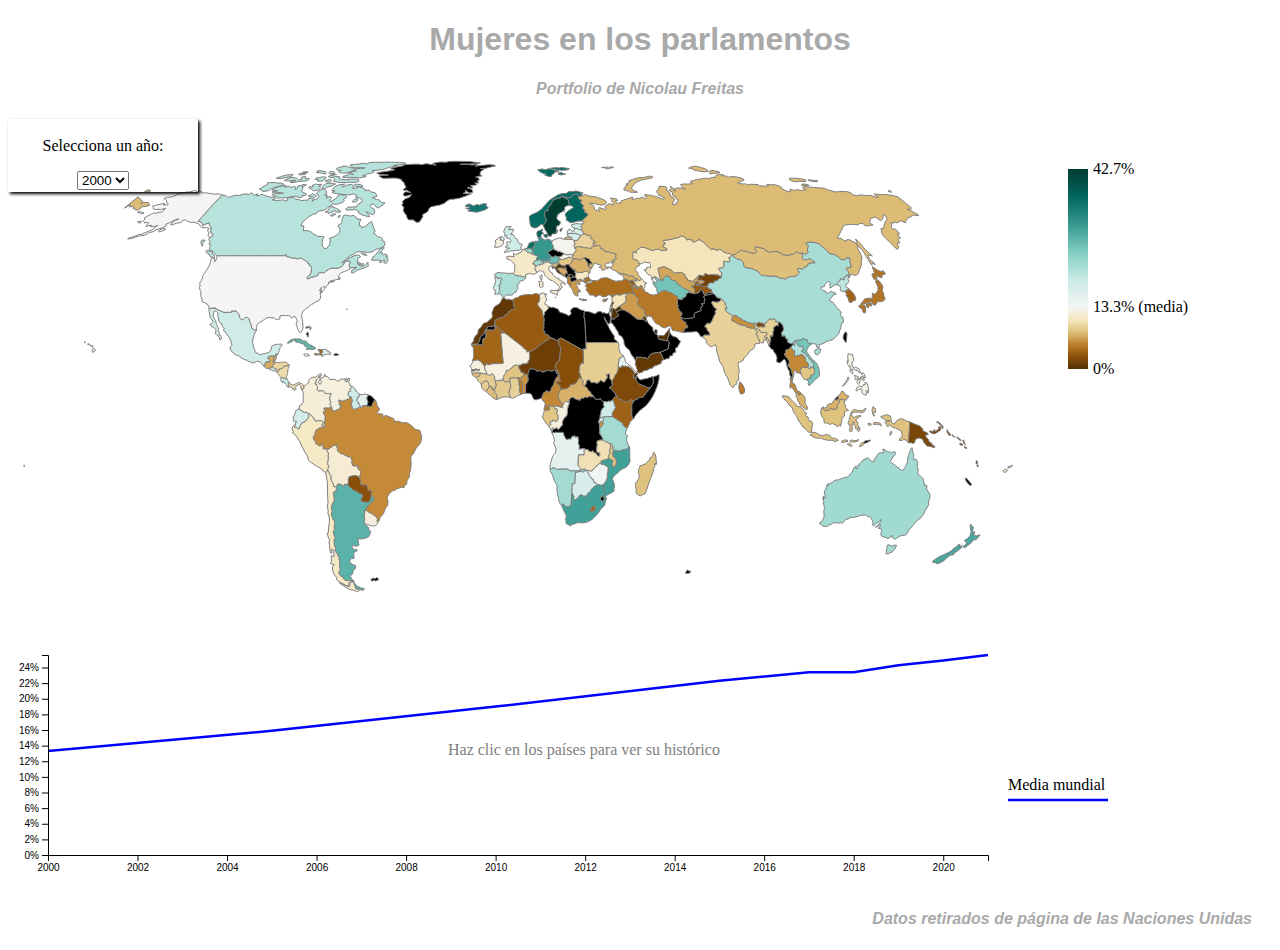
==== commit 2eb89b2c: "Add files via upload" ====
--- a/index.html
+++ b/index.html
@@ -1,366 +1,110 @@
 <!DOCTYPE html>
-<html lang="en">
-<head>
-	<meta charset="utf-8">
-	<meta name="viewport" content="width=device-width,initial-scale=1">
-	<meta name="author" content="Nicolaufreitas">
-	<meta name="description" content="Test page xypz...">
+<html>
+	<head>
+		<title>Portfolio - Women in Parliament</title>
+		<meta charset="utf-8">
+		<link rel="stylesheet" type="text/css" href="style.css">
+		<script src='d3.js'></script>
+		<script src="script.js" defer></script>
 
-	<title>MF*01</title>
+		<style type="text/css">
+			header{
+				text-align: center;
+				color: darkgray;
+				font-family: sans-serif;
+			}
 
-	<link rel="stylesheet" href="style.css">
+			header h4{
+				font-style: italic;
+			}
 
-	<script src="script.js" defer></script>
+			#reference{
+				text-align: right;
+				font-style: italic;
+				font-family: sans-serif;
+				margin-right: 20px;
+				color: darkgray;
+			}
 
-	<link rel="shortcut icon" href="img/favicon.jpg">
 
-	<!--Google fonts-->
-	<link href="https://fonts.googleapis.com/css2?family=Roboto+Slab:wght@200;400;700&family=Roboto:ital,wght@0,400;1,100;1,400;1,700&display=swap" rel="stylesheet">
-</head>
-<body>
-	<header>
-		<h1 id="Princ">Principal</h1>
-	</header>
-	<nav class="menu">
-	</nav>
+			#tooltip{
+				border:  solid black 1px;
+				padding: 5px;
+				position: absolute;
+				display: none;
+				background: #F1EEB1;
+				opacity: 0.7;
+			}
 
-	<img src="img/fish.jpg">
-<div class="tt"></div>
 
-	<section>
+			.wipVal{
+				font-size: 20px;
+				margin: 0;
+				text-align: center;
+			}
 
-		<div id="tiledisplay">
+			.ttCountry{
+				margin: 0;
+			}
 
-			<div id="T01" class="tile"></div>
+			.linTot{
+				fill: none;
+				stroke: blue;
+			}
 
-			
+			.linS{
+				fill: none;
+				stroke: red;
+			}
 
-			<svg width="60" height="60" version="1.1" viewBox="0 0 15.875 15.875" xmlns="http://www.w3.org/2000/svg" xmlns:cc="http://creativecommons.org/ns#" xmlns:dc="http://purl.org/dc/elements/1.1/" xmlns:rdf="http://www.w3.org/1999/02/22-rdf-syntax-ns#" id="T02">
- 				<metadata>
- 				 <rdf:RDF>
- 				  <cc:Work rdf:about="">
- 				   <dc:format>image/svg+xml</dc:format>
- 				   <dc:type rdf:resource="http://purl.org/dc/dcmitype/StillImage"/>
- 				   <dc:title/>
- 				  </cc:Work>
-  				</rdf:RDF>
-				 </metadata>
- 				<g transform="translate(-11.273 -34.707)">
- 				 <path d="m11.284 46.079h1.1592c4.4369 0 4.4201-6.8686 0-6.8686l-1.1592 2e-6v1.5853l1.1592-4e-6c2.3911-6e-6 2.3758 3.6979 0 3.6979h-1.1592v1.5853" fill:#f0f/>
- 				 <path d="m17.361 34.718v4.4924h2.7482c-0.09955 0.54912-0.2817 1.1131-0.4514 1.5853h-3.8821v-6.0777" fill:#f0f/>
- 				 <path d="m27.137 39.211h-3.8135c-0.09096 0.61053-0.18395 1.0222-0.32862 1.5853h4.1421v-1.5853" fill:#f0f/>
- 				 <path d="m21.059 34.718h1.5853l1e-6 2.8204c1e-6 3.8758-1.5132 6.6007-4.2865 8.8909-0.62653 0.51737-0.9967 1.4024-0.9967 2.0692v2.0728h-1.5853v-2.0728c0-1.3892 0.51669-2.4251 1.5962-3.3079 2.3355-1.91 3.6871-4.5621 3.6871-7.6522l-1e-6 -2.8204" fill:#f0f/>
- 				 <path d="m27.137 44.494c-3.4561 0.01006-6.0852 3.031-6.0777 6.0777h1.5853c0.13039-2.5827 1.899-4.4183 4.4924-4.4924v-1.5853" fill:#f0f/>
-  				 <path d="m11.284 50.571h15.853v-15.853h-15.853z" style="fill:none;stroke-linecap:round;stroke-linejoin:round;stroke-miterlimit:10;stroke-width:.021667;stroke:#483737"/>
- 				</g>
-			</svg>
+			#control{
+				position: absolute;
+				padding: 2px 20px;
+				width: 150px;
+				text-align: center;
+				box-shadow: 2px 2px 3px black;
+			}
 
-			<svg width="60" height="60" version="1.1" viewBox="0 0 15.875 15.875" xmlns="http://www.w3.org/2000/svg" xmlns:cc="http://creativecommons.org/ns#" xmlns:dc="http://purl.org/dc/elements/1.1/" xmlns:rdf="http://www.w3.org/1999/02/22-rdf-syntax-ns#" id="T03">
- 				<metadata>
- 				 <rdf:RDF>
- 				  <cc:Work rdf:about="">
- 				   <dc:format>image/svg+xml</dc:format>
- 				   <dc:type rdf:resource="http://purl.org/dc/dcmitype/StillImage"/>
- 				   <dc:title/>
- 				  </cc:Work>
-  				</rdf:RDF>
-				 </metadata>
- 				<g transform="translate(-11.273 -34.707)">
- 				 <path d="m11.284 46.079h1.1592c4.4369 0 4.4201-6.8686 0-6.8686l-1.1592 2e-6v1.5853l1.1592-4e-6c2.3911-6e-6 2.3758 3.6979 0 3.6979h-1.1592v1.5853" fill:#f0f/>
- 				 <path d="m17.361 34.718v4.4924h2.7482c-0.09955 0.54912-0.2817 1.1131-0.4514 1.5853h-3.8821v-6.0777" fill:#f0f/>
- 				 <path d="m27.137 39.211h-3.8135c-0.09096 0.61053-0.18395 1.0222-0.32862 1.5853h4.1421v-1.5853" fill:#f0f/>
- 				 <path d="m21.059 34.718h1.5853l1e-6 2.8204c1e-6 3.8758-1.5132 6.6007-4.2865 8.8909-0.62653 0.51737-0.9967 1.4024-0.9967 2.0692v2.0728h-1.5853v-2.0728c0-1.3892 0.51669-2.4251 1.5962-3.3079 2.3355-1.91 3.6871-4.5621 3.6871-7.6522l-1e-6 -2.8204" fill:#f0f/>
- 				 <path d="m27.137 44.494c-3.4561 0.01006-6.0852 3.031-6.0777 6.0777h1.5853c0.13039-2.5827 1.899-4.4183 4.4924-4.4924v-1.5853" fill:#f0f/>
-  				 <path d="m11.284 50.571h15.853v-15.853h-15.853z" style="fill:none;stroke-linecap:round;stroke-linejoin:round;stroke-miterlimit:10;stroke-width:.021667;stroke:#483737"/>
- 				</g>
-			</svg>
-
-			<svg width="60" height="60" version="1.1" viewBox="0 0 15.875 15.875" xmlns="http://www.w3.org/2000/svg" xmlns:cc="http://creativecommons.org/ns#" xmlns:dc="http://purl.org/dc/elements/1.1/" xmlns:rdf="http://www.w3.org/1999/02/22-rdf-syntax-ns#" id="T04">
- 				<metadata>
- 				 <rdf:RDF>
- 				  <cc:Work rdf:about="">
- 				   <dc:format>image/svg+xml</dc:format>
- 				   <dc:type rdf:resource="http://purl.org/dc/dcmitype/StillImage"/>
- 				   <dc:title/>
- 				  </cc:Work>
-  				</rdf:RDF>
-				 </metadata>
- 				<g transform="translate(-11.273 -34.707)">
- 				 <path d="m11.284 46.079h1.1592c4.4369 0 4.4201-6.8686 0-6.8686l-1.1592 2e-6v1.5853l1.1592-4e-6c2.3911-6e-6 2.3758 3.6979 0 3.6979h-1.1592v1.5853" fill:#f0f/>
- 				 <path d="m17.361 34.718v4.4924h2.7482c-0.09955 0.54912-0.2817 1.1131-0.4514 1.5853h-3.8821v-6.0777" fill:#f0f/>
- 				 <path d="m27.137 39.211h-3.8135c-0.09096 0.61053-0.18395 1.0222-0.32862 1.5853h4.1421v-1.5853" fill:#f0f/>
- 				 <path d="m21.059 34.718h1.5853l1e-6 2.8204c1e-6 3.8758-1.5132 6.6007-4.2865 8.8909-0.62653 0.51737-0.9967 1.4024-0.9967 2.0692v2.0728h-1.5853v-2.0728c0-1.3892 0.51669-2.4251 1.5962-3.3079 2.3355-1.91 3.6871-4.5621 3.6871-7.6522l-1e-6 -2.8204" fill:#f0f/>
- 				 <path d="m27.137 44.494c-3.4561 0.01006-6.0852 3.031-6.0777 6.0777h1.5853c0.13039-2.5827 1.899-4.4183 4.4924-4.4924v-1.5853" fill:#f0f/>
-  				 <path d="m11.284 50.571h15.853v-15.853h-15.853z" style="fill:none;stroke-linecap:round;stroke-linejoin:round;stroke-miterlimit:10;stroke-width:.021667;stroke:#483737"/>
- 				</g>
-			</svg>
-
-			<svg width="60" height="60" version="1.1" viewBox="0 0 15.875 15.875" xmlns="http://www.w3.org/2000/svg" xmlns:cc="http://creativecommons.org/ns#" xmlns:dc="http://purl.org/dc/elements/1.1/" xmlns:rdf="http://www.w3.org/1999/02/22-rdf-syntax-ns#" id="T05">
- 				<metadata>
- 				 <rdf:RDF>
- 				  <cc:Work rdf:about="">
- 				   <dc:format>image/svg+xml</dc:format>
- 				   <dc:type rdf:resource="http://purl.org/dc/dcmitype/StillImage"/>
- 				   <dc:title/>
- 				  </cc:Work>
-  				</rdf:RDF>
-				 </metadata>
- 				<g transform="translate(-11.273 -34.707)">
- 				 <path d="m11.284 46.079h1.1592c4.4369 0 4.4201-6.8686 0-6.8686l-1.1592 2e-6v1.5853l1.1592-4e-6c2.3911-6e-6 2.3758 3.6979 0 3.6979h-1.1592v1.5853" fill:#f0f/>
- 				 <path d="m17.361 34.718v4.4924h2.7482c-0.09955 0.54912-0.2817 1.1131-0.4514 1.5853h-3.8821v-6.0777" fill:#f0f/>
- 				 <path d="m27.137 39.211h-3.8135c-0.09096 0.61053-0.18395 1.0222-0.32862 1.5853h4.1421v-1.5853" fill:#f0f/>
- 				 <path d="m21.059 34.718h1.5853l1e-6 2.8204c1e-6 3.8758-1.5132 6.6007-4.2865 8.8909-0.62653 0.51737-0.9967 1.4024-0.9967 2.0692v2.0728h-1.5853v-2.0728c0-1.3892 0.51669-2.4251 1.5962-3.3079 2.3355-1.91 3.6871-4.5621 3.6871-7.6522l-1e-6 -2.8204" fill:#f0f/>
- 				 <path d="m27.137 44.494c-3.4561 0.01006-6.0852 3.031-6.0777 6.0777h1.5853c0.13039-2.5827 1.899-4.4183 4.4924-4.4924v-1.5853" fill:#f0f/>
-  				 <path d="m11.284 50.571h15.853v-15.853h-15.853z" style="fill:none;stroke-linecap:round;stroke-linejoin:round;stroke-miterlimit:10;stroke-width:.021667;stroke:#483737"/>
- 				</g>
-			</svg>
-
-			<svg width="60" height="60" version="1.1" viewBox="0 0 15.875 15.875" xmlns="http://www.w3.org/2000/svg" xmlns:cc="http://creativecommons.org/ns#" xmlns:dc="http://purl.org/dc/elements/1.1/" xmlns:rdf="http://www.w3.org/1999/02/22-rdf-syntax-ns#" id="T06">
- 				<metadata>
- 				 <rdf:RDF>
- 				  <cc:Work rdf:about="">
- 				   <dc:format>image/svg+xml</dc:format>
- 				   <dc:type rdf:resource="http://purl.org/dc/dcmitype/StillImage"/>
- 				   <dc:title/>
- 				  </cc:Work>
-  				</rdf:RDF>
-				 </metadata>
- 				<g transform="translate(-11.273 -34.707)">
- 				 <path d="m11.284 46.079h1.1592c4.4369 0 4.4201-6.8686 0-6.8686l-1.1592 2e-6v1.5853l1.1592-4e-6c2.3911-6e-6 2.3758 3.6979 0 3.6979h-1.1592v1.5853" fill:#f0f/>
- 				 <path d="m17.361 34.718v4.4924h2.7482c-0.09955 0.54912-0.2817 1.1131-0.4514 1.5853h-3.8821v-6.0777" fill:#f0f/>
- 				 <path d="m27.137 39.211h-3.8135c-0.09096 0.61053-0.18395 1.0222-0.32862 1.5853h4.1421v-1.5853" fill:#f0f/>
- 				 <path d="m21.059 34.718h1.5853l1e-6 2.8204c1e-6 3.8758-1.5132 6.6007-4.2865 8.8909-0.62653 0.51737-0.9967 1.4024-0.9967 2.0692v2.0728h-1.5853v-2.0728c0-1.3892 0.51669-2.4251 1.5962-3.3079 2.3355-1.91 3.6871-4.5621 3.6871-7.6522l-1e-6 -2.8204" fill:#f0f/>
- 				 <path d="m27.137 44.494c-3.4561 0.01006-6.0852 3.031-6.0777 6.0777h1.5853c0.13039-2.5827 1.899-4.4183 4.4924-4.4924v-1.5853" fill:#f0f/>
-  				 <path d="m11.284 50.571h15.853v-15.853h-15.853z" style="fill:none;stroke-linecap:round;stroke-linejoin:round;stroke-miterlimit:10;stroke-width:.021667;stroke:#483737"/>
- 				</g>
-			</svg>
-
-			<svg width="60" height="60" version="1.1" viewBox="0 0 15.875 15.875" xmlns="http://www.w3.org/2000/svg" xmlns:cc="http://creativecommons.org/ns#" xmlns:dc="http://purl.org/dc/elements/1.1/" xmlns:rdf="http://www.w3.org/1999/02/22-rdf-syntax-ns#" id="T07">
- 				<metadata>
- 				 <rdf:RDF>
- 				  <cc:Work rdf:about="">
- 				   <dc:format>image/svg+xml</dc:format>
- 				   <dc:type rdf:resource="http://purl.org/dc/dcmitype/StillImage"/>
- 				   <dc:title/>
- 				  </cc:Work>
-  				</rdf:RDF>
-				 </metadata>
- 				<g transform="translate(-11.273 -34.707)">
- 				 <path d="m11.284 46.079h1.1592c4.4369 0 4.4201-6.8686 0-6.8686l-1.1592 2e-6v1.5853l1.1592-4e-6c2.3911-6e-6 2.3758 3.6979 0 3.6979h-1.1592v1.5853" fill:#f0f/>
- 				 <path d="m17.361 34.718v4.4924h2.7482c-0.09955 0.54912-0.2817 1.1131-0.4514 1.5853h-3.8821v-6.0777" fill:#f0f/>
- 				 <path d="m27.137 39.211h-3.8135c-0.09096 0.61053-0.18395 1.0222-0.32862 1.5853h4.1421v-1.5853" fill:#f0f/>
- 				 <path d="m21.059 34.718h1.5853l1e-6 2.8204c1e-6 3.8758-1.5132 6.6007-4.2865 8.8909-0.62653 0.51737-0.9967 1.4024-0.9967 2.0692v2.0728h-1.5853v-2.0728c0-1.3892 0.51669-2.4251 1.5962-3.3079 2.3355-1.91 3.6871-4.5621 3.6871-7.6522l-1e-6 -2.8204" fill:#f0f/>
- 				 <path d="m27.137 44.494c-3.4561 0.01006-6.0852 3.031-6.0777 6.0777h1.5853c0.13039-2.5827 1.899-4.4183 4.4924-4.4924v-1.5853" fill:#f0f/>
-  				 <path d="m11.284 50.571h15.853v-15.853h-15.853z" style="fill:none;stroke-linecap:round;stroke-linejoin:round;stroke-miterlimit:10;stroke-width:.021667;stroke:#483737"/>
- 				</g>
-			</svg>
-
-			<svg width="60" height="60" version="1.1" viewBox="0 0 15.875 15.875" xmlns="http://www.w3.org/2000/svg" xmlns:cc="http://creativecommons.org/ns#" xmlns:dc="http://purl.org/dc/elements/1.1/" xmlns:rdf="http://www.w3.org/1999/02/22-rdf-syntax-ns#" id="T08">
- 				<metadata>
- 				 <rdf:RDF>
- 				  <cc:Work rdf:about="">
- 				   <dc:format>image/svg+xml</dc:format>
- 				   <dc:type rdf:resource="http://purl.org/dc/dcmitype/StillImage"/>
- 				   <dc:title/>
- 				  </cc:Work>
-  				</rdf:RDF>
-				 </metadata>
- 				<g transform="translate(-11.273 -34.707)">
- 				 <path d="m11.284 46.079h1.1592c4.4369 0 4.4201-6.8686 0-6.8686l-1.1592 2e-6v1.5853l1.1592-4e-6c2.3911-6e-6 2.3758 3.6979 0 3.6979h-1.1592v1.5853" fill:#f0f/>
- 				 <path d="m17.361 34.718v4.4924h2.7482c-0.09955 0.54912-0.2817 1.1131-0.4514 1.5853h-3.8821v-6.0777" fill:#f0f/>
- 				 <path d="m27.137 39.211h-3.8135c-0.09096 0.61053-0.18395 1.0222-0.32862 1.5853h4.1421v-1.5853" fill:#f0f/>
- 				 <path d="m21.059 34.718h1.5853l1e-6 2.8204c1e-6 3.8758-1.5132 6.6007-4.2865 8.8909-0.62653 0.51737-0.9967 1.4024-0.9967 2.0692v2.0728h-1.5853v-2.0728c0-1.3892 0.51669-2.4251 1.5962-3.3079 2.3355-1.91 3.6871-4.5621 3.6871-7.6522l-1e-6 -2.8204" fill:#f0f/>
- 				 <path d="m27.137 44.494c-3.4561 0.01006-6.0852 3.031-6.0777 6.0777h1.5853c0.13039-2.5827 1.899-4.4183 4.4924-4.4924v-1.5853" fill:#f0f/>
-  				 <path d="m11.284 50.571h15.853v-15.853h-15.853z" style="fill:none;stroke-linecap:round;stroke-linejoin:round;stroke-miterlimit:10;stroke-width:.021667;stroke:#483737"/>
- 				</g>
-			</svg>
-
-			<svg width="60" height="60" version="1.1" viewBox="0 0 15.875 15.875" xmlns="http://www.w3.org/2000/svg" xmlns:cc="http://creativecommons.org/ns#" xmlns:dc="http://purl.org/dc/elements/1.1/" xmlns:rdf="http://www.w3.org/1999/02/22-rdf-syntax-ns#" id="T09">
- 				<metadata>
- 				 <rdf:RDF>
- 				  <cc:Work rdf:about="">
- 				   <dc:format>image/svg+xml</dc:format>
- 				   <dc:type rdf:resource="http://purl.org/dc/dcmitype/StillImage"/>
- 				   <dc:title/>
- 				  </cc:Work>
-  				</rdf:RDF>
-				 </metadata>
- 				<g transform="translate(-11.273 -34.707)">
- 				 <path d="m11.284 46.079h1.1592c4.4369 0 4.4201-6.8686 0-6.8686l-1.1592 2e-6v1.5853l1.1592-4e-6c2.3911-6e-6 2.3758 3.6979 0 3.6979h-1.1592v1.5853" fill:#f0f/>
- 				 <path d="m17.361 34.718v4.4924h2.7482c-0.09955 0.54912-0.2817 1.1131-0.4514 1.5853h-3.8821v-6.0777" fill:#f0f/>
- 				 <path d="m27.137 39.211h-3.8135c-0.09096 0.61053-0.18395 1.0222-0.32862 1.5853h4.1421v-1.5853" fill:#f0f/>
- 				 <path d="m21.059 34.718h1.5853l1e-6 2.8204c1e-6 3.8758-1.5132 6.6007-4.2865 8.8909-0.62653 0.51737-0.9967 1.4024-0.9967 2.0692v2.0728h-1.5853v-2.0728c0-1.3892 0.51669-2.4251 1.5962-3.3079 2.3355-1.91 3.6871-4.5621 3.6871-7.6522l-1e-6 -2.8204" fill:#f0f/>
- 				 <path d="m27.137 44.494c-3.4561 0.01006-6.0852 3.031-6.0777 6.0777h1.5853c0.13039-2.5827 1.899-4.4183 4.4924-4.4924v-1.5853" fill:#f0f/>
-  				 <path d="m11.284 50.571h15.853v-15.853h-15.853z" style="fill:none;stroke-linecap:round;stroke-linejoin:round;stroke-miterlimit:10;stroke-width:.021667;stroke:#483737"/>
- 				</g>
-			</svg>
-
-			<svg width="60" height="60" version="1.1" viewBox="0 0 15.875 15.875" xmlns="http://www.w3.org/2000/svg" xmlns:cc="http://creativecommons.org/ns#" xmlns:dc="http://purl.org/dc/elements/1.1/" xmlns:rdf="http://www.w3.org/1999/02/22-rdf-syntax-ns#" id="T10">
- 				<metadata>
- 				 <rdf:RDF>
- 				  <cc:Work rdf:about="">
- 				   <dc:format>image/svg+xml</dc:format>
- 				   <dc:type rdf:resource="http://purl.org/dc/dcmitype/StillImage"/>
- 				   <dc:title/>
- 				  </cc:Work>
-  				</rdf:RDF>
-				 </metadata>
- 				<g transform="translate(-11.273 -34.707)">
- 				 <path d="m11.284 46.079h1.1592c4.4369 0 4.4201-6.8686 0-6.8686l-1.1592 2e-6v1.5853l1.1592-4e-6c2.3911-6e-6 2.3758 3.6979 0 3.6979h-1.1592v1.5853" fill:#f0f/>
- 				 <path d="m17.361 34.718v4.4924h2.7482c-0.09955 0.54912-0.2817 1.1131-0.4514 1.5853h-3.8821v-6.0777" fill:#f0f/>
- 				 <path d="m27.137 39.211h-3.8135c-0.09096 0.61053-0.18395 1.0222-0.32862 1.5853h4.1421v-1.5853" fill:#f0f/>
- 				 <path d="m21.059 34.718h1.5853l1e-6 2.8204c1e-6 3.8758-1.5132 6.6007-4.2865 8.8909-0.62653 0.51737-0.9967 1.4024-0.9967 2.0692v2.0728h-1.5853v-2.0728c0-1.3892 0.51669-2.4251 1.5962-3.3079 2.3355-1.91 3.6871-4.5621 3.6871-7.6522l-1e-6 -2.8204" fill:#f0f/>
- 				 <path d="m27.137 44.494c-3.4561 0.01006-6.0852 3.031-6.0777 6.0777h1.5853c0.13039-2.5827 1.899-4.4183 4.4924-4.4924v-1.5853" fill:#f0f/>
-  				 <path d="m11.284 50.571h15.853v-15.853h-15.853z" style="fill:none;stroke-linecap:round;stroke-linejoin:round;stroke-miterlimit:10;stroke-width:.021667;stroke:#483737"/>
- 				</g>
-			</svg>
-
-			<svg width="60" height="60" version="1.1" viewBox="0 0 15.875 15.875" xmlns="http://www.w3.org/2000/svg" xmlns:cc="http://creativecommons.org/ns#" xmlns:dc="http://purl.org/dc/elements/1.1/" xmlns:rdf="http://www.w3.org/1999/02/22-rdf-syntax-ns#" id="T11">
- 				<metadata>
- 				 <rdf:RDF>
- 				  <cc:Work rdf:about="">
- 				   <dc:format>image/svg+xml</dc:format>
- 				   <dc:type rdf:resource="http://purl.org/dc/dcmitype/StillImage"/>
- 				   <dc:title/>
- 				  </cc:Work>
-  				</rdf:RDF>
-				 </metadata>
- 				<g transform="translate(-11.273 -34.707)">
- 				 <path d="m11.284 46.079h1.1592c4.4369 0 4.4201-6.8686 0-6.8686l-1.1592 2e-6v1.5853l1.1592-4e-6c2.3911-6e-6 2.3758 3.6979 0 3.6979h-1.1592v1.5853" fill:#f0f/>
- 				 <path d="m17.361 34.718v4.4924h2.7482c-0.09955 0.54912-0.2817 1.1131-0.4514 1.5853h-3.8821v-6.0777" fill:#f0f/>
- 				 <path d="m27.137 39.211h-3.8135c-0.09096 0.61053-0.18395 1.0222-0.32862 1.5853h4.1421v-1.5853" fill:#f0f/>
- 				 <path d="m21.059 34.718h1.5853l1e-6 2.8204c1e-6 3.8758-1.5132 6.6007-4.2865 8.8909-0.62653 0.51737-0.9967 1.4024-0.9967 2.0692v2.0728h-1.5853v-2.0728c0-1.3892 0.51669-2.4251 1.5962-3.3079 2.3355-1.91 3.6871-4.5621 3.6871-7.6522l-1e-6 -2.8204" fill:#f0f/>
- 				 <path d="m27.137 44.494c-3.4561 0.01006-6.0852 3.031-6.0777 6.0777h1.5853c0.13039-2.5827 1.899-4.4183 4.4924-4.4924v-1.5853" fill:#f0f/>
-  				 <path d="m11.284 50.571h15.853v-15.853h-15.853z" style="fill:none;stroke-linecap:round;stroke-linejoin:round;stroke-miterlimit:10;stroke-width:.021667;stroke:#483737"/>
- 				</g>
-			</svg>
-
-			<svg width="60" height="60" version="1.1" viewBox="0 0 15.875 15.875" xmlns="http://www.w3.org/2000/svg" xmlns:cc="http://creativecommons.org/ns#" xmlns:dc="http://purl.org/dc/elements/1.1/" xmlns:rdf="http://www.w3.org/1999/02/22-rdf-syntax-ns#" id="T12">
- 				<metadata>
- 				 <rdf:RDF>
- 				  <cc:Work rdf:about="">
- 				   <dc:format>image/svg+xml</dc:format>
- 				   <dc:type rdf:resource="http://purl.org/dc/dcmitype/StillImage"/>
- 				   <dc:title/>
- 				  </cc:Work>
-  				</rdf:RDF>
-				 </metadata>
- 				<g transform="translate(-11.273 -34.707)">
- 				 <path d="m11.284 46.079h1.1592c4.4369 0 4.4201-6.8686 0-6.8686l-1.1592 2e-6v1.5853l1.1592-4e-6c2.3911-6e-6 2.3758 3.6979 0 3.6979h-1.1592v1.5853" fill:#f0f/>
- 				 <path d="m17.361 34.718v4.4924h2.7482c-0.09955 0.54912-0.2817 1.1131-0.4514 1.5853h-3.8821v-6.0777" fill:#f0f/>
- 				 <path d="m27.137 39.211h-3.8135c-0.09096 0.61053-0.18395 1.0222-0.32862 1.5853h4.1421v-1.5853" fill:#f0f/>
- 				 <path d="m21.059 34.718h1.5853l1e-6 2.8204c1e-6 3.8758-1.5132 6.6007-4.2865 8.8909-0.62653 0.51737-0.9967 1.4024-0.9967 2.0692v2.0728h-1.5853v-2.0728c0-1.3892 0.51669-2.4251 1.5962-3.3079 2.3355-1.91 3.6871-4.5621 3.6871-7.6522l-1e-6 -2.8204" fill:#f0f/>
- 				 <path d="m27.137 44.494c-3.4561 0.01006-6.0852 3.031-6.0777 6.0777h1.5853c0.13039-2.5827 1.899-4.4183 4.4924-4.4924v-1.5853" fill:#f0f/>
-  				 <path d="m11.284 50.571h15.853v-15.853h-15.853z" style="fill:none;stroke-linecap:round;stroke-linejoin:round;stroke-miterlimit:10;stroke-width:.021667;stroke:#483737"/>
- 				</g>
-			</svg>
-
-			<svg width="60" height="60" version="1.1" viewBox="0 0 15.875 15.875" xmlns="http://www.w3.org/2000/svg" xmlns:cc="http://creativecommons.org/ns#" xmlns:dc="http://purl.org/dc/elements/1.1/" xmlns:rdf="http://www.w3.org/1999/02/22-rdf-syntax-ns#" id="T13">
- 				<metadata>
- 				 <rdf:RDF>
- 				  <cc:Work rdf:about="">
- 				   <dc:format>image/svg+xml</dc:format>
- 				   <dc:type rdf:resource="http://purl.org/dc/dcmitype/StillImage"/>
- 				   <dc:title/>
- 				  </cc:Work>
-  				</rdf:RDF>
-				 </metadata>
- 				<g transform="translate(-11.273 -34.707)">
- 				 <path d="m11.284 46.079h1.1592c4.4369 0 4.4201-6.8686 0-6.8686l-1.1592 2e-6v1.5853l1.1592-4e-6c2.3911-6e-6 2.3758 3.6979 0 3.6979h-1.1592v1.5853" fill:#f0f/>
- 				 <path d="m17.361 34.718v4.4924h2.7482c-0.09955 0.54912-0.2817 1.1131-0.4514 1.5853h-3.8821v-6.0777" fill:#f0f/>
- 				 <path d="m27.137 39.211h-3.8135c-0.09096 0.61053-0.18395 1.0222-0.32862 1.5853h4.1421v-1.5853" fill:#f0f/>
- 				 <path d="m21.059 34.718h1.5853l1e-6 2.8204c1e-6 3.8758-1.5132 6.6007-4.2865 8.8909-0.62653 0.51737-0.9967 1.4024-0.9967 2.0692v2.0728h-1.5853v-2.0728c0-1.3892 0.51669-2.4251 1.5962-3.3079 2.3355-1.91 3.6871-4.5621 3.6871-7.6522l-1e-6 -2.8204" fill:#f0f/>
- 				 <path d="m27.137 44.494c-3.4561 0.01006-6.0852 3.031-6.0777 6.0777h1.5853c0.13039-2.5827 1.899-4.4183 4.4924-4.4924v-1.5853" fill:#f0f/>
-  				 <path d="m11.284 50.571h15.853v-15.853h-15.853z" style="fill:none;stroke-linecap:round;stroke-linejoin:round;stroke-miterlimit:10;stroke-width:.021667;stroke:#483737"/>
- 				</g>
-			</svg>
-
-			<svg width="60" height="60" version="1.1" viewBox="0 0 15.875 15.875" xmlns="http://www.w3.org/2000/svg" xmlns:cc="http://creativecommons.org/ns#" xmlns:dc="http://purl.org/dc/elements/1.1/" xmlns:rdf="http://www.w3.org/1999/02/22-rdf-syntax-ns#" id="T14">
- 				<metadata>
- 				 <rdf:RDF>
- 				  <cc:Work rdf:about="">
- 				   <dc:format>image/svg+xml</dc:format>
- 				   <dc:type rdf:resource="http://purl.org/dc/dcmitype/StillImage"/>
- 				   <dc:title/>
- 				  </cc:Work>
-  				</rdf:RDF>
-				 </metadata>
- 				<g transform="translate(-11.273 -34.707)">
- 				 <path d="m11.284 46.079h1.1592c4.4369 0 4.4201-6.8686 0-6.8686l-1.1592 2e-6v1.5853l1.1592-4e-6c2.3911-6e-6 2.3758 3.6979 0 3.6979h-1.1592v1.5853" fill:#f0f/>
- 				 <path d="m17.361 34.718v4.4924h2.7482c-0.09955 0.54912-0.2817 1.1131-0.4514 1.5853h-3.8821v-6.0777" fill:#f0f/>
- 				 <path d="m27.137 39.211h-3.8135c-0.09096 0.61053-0.18395 1.0222-0.32862 1.5853h4.1421v-1.5853" fill:#f0f/>
- 				 <path d="m21.059 34.718h1.5853l1e-6 2.8204c1e-6 3.8758-1.5132 6.6007-4.2865 8.8909-0.62653 0.51737-0.9967 1.4024-0.9967 2.0692v2.0728h-1.5853v-2.0728c0-1.3892 0.51669-2.4251 1.5962-3.3079 2.3355-1.91 3.6871-4.5621 3.6871-7.6522l-1e-6 -2.8204" fill:#f0f/>
- 				 <path d="m27.137 44.494c-3.4561 0.01006-6.0852 3.031-6.0777 6.0777h1.5853c0.13039-2.5827 1.899-4.4183 4.4924-4.4924v-1.5853" fill:#f0f/>
-  				 <path d="m11.284 50.571h15.853v-15.853h-15.853z" style="fill:none;stroke-linecap:round;stroke-linejoin:round;stroke-miterlimit:10;stroke-width:.021667;stroke:#483737"/>
- 				</g>
-			</svg>
-
-			<svg width="60" height="60" version="1.1" viewBox="0 0 15.875 15.875" xmlns="http://www.w3.org/2000/svg" xmlns:cc="http://creativecommons.org/ns#" xmlns:dc="http://purl.org/dc/elements/1.1/" xmlns:rdf="http://www.w3.org/1999/02/22-rdf-syntax-ns#" id="T15">
- 				<metadata>
- 				 <rdf:RDF>
- 				  <cc:Work rdf:about="">
- 				   <dc:format>image/svg+xml</dc:format>
- 				   <dc:type rdf:resource="http://purl.org/dc/dcmitype/StillImage"/>
- 				   <dc:title/>
- 				  </cc:Work>
-  				</rdf:RDF>
-				 </metadata>
- 				<g transform="translate(-11.273 -34.707)">
- 				 <path d="m11.284 46.079h1.1592c4.4369 0 4.4201-6.8686 0-6.8686l-1.1592 2e-6v1.5853l1.1592-4e-6c2.3911-6e-6 2.3758 3.6979 0 3.6979h-1.1592v1.5853" fill:#f0f/>
- 				 <path d="m17.361 34.718v4.4924h2.7482c-0.09955 0.54912-0.2817 1.1131-0.4514 1.5853h-3.8821v-6.0777" fill:#f0f/>
- 				 <path d="m27.137 39.211h-3.8135c-0.09096 0.61053-0.18395 1.0222-0.32862 1.5853h4.1421v-1.5853" fill:#f0f/>
- 				 <path d="m21.059 34.718h1.5853l1e-6 2.8204c1e-6 3.8758-1.5132 6.6007-4.2865 8.8909-0.62653 0.51737-0.9967 1.4024-0.9967 2.0692v2.0728h-1.5853v-2.0728c0-1.3892 0.51669-2.4251 1.5962-3.3079 2.3355-1.91 3.6871-4.5621 3.6871-7.6522l-1e-6 -2.8204" fill:#f0f/>
- 				 <path d="m27.137 44.494c-3.4561 0.01006-6.0852 3.031-6.0777 6.0777h1.5853c0.13039-2.5827 1.899-4.4183 4.4924-4.4924v-1.5853" fill:#f0f/>
-  				 <path d="m11.284 50.571h15.853v-15.853h-15.853z" style="fill:none;stroke-linecap:round;stroke-linejoin:round;stroke-miterlimit:10;stroke-width:.021667;stroke:#483737"/>
- 				</g>
-			</svg>
-
-			<svg width="60" height="60" version="1.1" viewBox="0 0 15.875 15.875" xmlns="http://www.w3.org/2000/svg" xmlns:cc="http://creativecommons.org/ns#" xmlns:dc="http://purl.org/dc/elements/1.1/" xmlns:rdf="http://www.w3.org/1999/02/22-rdf-syntax-ns#" id="T16">
- 				<metadata>
- 				 <rdf:RDF>
- 				  <cc:Work rdf:about="">
- 				   <dc:format>image/svg+xml</dc:format>
- 				   <dc:type rdf:resource="http://purl.org/dc/dcmitype/StillImage"/>
- 				   <dc:title/>
- 				  </cc:Work>
-  				</rdf:RDF>
-				 </metadata>
- 				<g transform="translate(-11.273 -34.707)">
- 				 <path d="m11.284 46.079h1.1592c4.4369 0 4.4201-6.8686 0-6.8686l-1.1592 2e-6v1.5853l1.1592-4e-6c2.3911-6e-6 2.3758 3.6979 0 3.6979h-1.1592v1.5853" fill:#f0f/>
- 				 <path d="m17.361 34.718v4.4924h2.7482c-0.09955 0.54912-0.2817 1.1131-0.4514 1.5853h-3.8821v-6.0777" fill:#f0f/>
- 				 <path d="m27.137 39.211h-3.8135c-0.09096 0.61053-0.18395 1.0222-0.32862 1.5853h4.1421v-1.5853" fill:#f0f/>
- 				 <path d="m21.059 34.718h1.5853l1e-6 2.8204c1e-6 3.8758-1.5132 6.6007-4.2865 8.8909-0.62653 0.51737-0.9967 1.4024-0.9967 2.0692v2.0728h-1.5853v-2.0728c0-1.3892 0.51669-2.4251 1.5962-3.3079 2.3355-1.91 3.6871-4.5621 3.6871-7.6522l-1e-6 -2.8204" fill:#f0f/>
- 				 <path d="m27.137 44.494c-3.4561 0.01006-6.0852 3.031-6.0777 6.0777h1.5853c0.13039-2.5827 1.899-4.4183 4.4924-4.4924v-1.5853" fill:#f0f/>
-  				 <path d="m11.284 50.571h15.853v-15.853h-15.853z" style="fill:none;stroke-linecap:round;stroke-linejoin:round;stroke-miterlimit:10;stroke-width:.021667;stroke:#483737"/>
- 				</g>
-			</svg>
-
-		</div>
-
-		<nav>
-
-			<label for="draw">Color del dibujo</label>
-			<input type="color" id="draw" name="draw" value="#6A83E1">
-			<label for="back">Color del fondo</label>
-			<input type="color" id="back" name="back" value="#E1CF6A">
-			<button id="aplicar">Aplicar</button>
-			<select name="layouts" id="layouts">
-				<option value="repetidos">Repetidos</option>
-				<option value="aleatorio">Aleatório</option>
-				<option value="circular01">Circular01</option>
-				<option value="circular02">Circular02</option>
-			</select>
-
-		</nav>
-
-</section>
-
-	<footer>
-		<h4 id="Cont">Contacto</h4>
-		<p>Fulano's <br>
-		grundowing st, 53B <br>
-		lhungresnville <br>
-		CP: 625-954</p>
-	</footer>
-</body>
+			svg{
+				border: none;
+			}
+		</style>
+	</head>
+	<body>
+		<header>
+			<h1>Mujeres en los parlamentos</h1>
+			<h4>Portfolio de Nicolau Freitas</h4>
+		</header>
+		<section>
+			<div id='control'>
+				<p>Selecciona un año:</p>
+				<select id='yearSel'>
+					<option value = 2000 >2000</option>
+					<option value = 2005 >2005</option>
+					<option value = 2010 >2010</option>
+					<option value = 2015 >2015</option>
+					<option value = 2017 >2017</option>
+					<option value = 2018 >2018</option>
+					<option value = 2019 >2019</option>
+					<option value = 2020 >2020</option>
+					<option value = 2021 >2021</option>
+				</select>
+				
+			</div>
+			<div id='viz'>
+				<div id='mapa'>
+					<svg id='map'></svg>
+					<div id='tooltip'>
+						<h4 class="ttCountry"></h4>
+						<p class='wipVal'></p>
+					</div>				
+				</div>
+				<div id='linea'>
+					<svg id='line'></svg>						
+				</div>
+			</div>
+			<h4 id='reference'>Datos retirados de página de las Naciones Unidas</h4>
+		</section>
+		
+	</body>
 </html>--- a/style.css
+++ b/style.css
@@ -1,81 +1,8 @@
-
-*{
-	margin:0;
+svg{
+	border: solid blue 1px;
 }
 
-:root{
---tileColor: #6A83E1;
---tilW:60px;
---tileMask:url("img/ArabianPaths.png");
-}
-
-#tiledisplay{
-	margin:auto;
-	display: grid;
-	grid-template-columns: 60px 60px 60px 60px;
-	background:#E1CF6A;
-	width: 240px;
-}
-
-svg{
-	/*width:80px;
-	height: 80px;*/
-	fill:var(--tileColor);
-}
-
-h1{
-	color: blue;
-}
-
-.tile{
-	width:var(--tilW);
-	height:var(--tilW);
-	background:var(--tileColor);
-	mask-image:url("img/ArabianPaths.png");
-}
-
-.test{
-	height: 60px;
-	width: 60px;
-	background-color: blue;
-}
-/*
-.tile01{
-	transform: rotate(45deg);
-}*/
-
-.c0{
-	transform: rotate(0deg);
-}
-
-.c90{
-	transform: rotate(90deg);
-}
-
-.c180{
-	transform: rotate(180deg);
-}
-
-.c270{
-	transform: rotate(270deg);
-}
-
-img{
-	width: 400px;
-	mask-image:url("mk.png");
-	-webkit-mask-image:url("mk.png");
-	-webkit-mask-size:cover;
-	-webkit-mask-position:cover;
-	mask-position:cover;
-	mask-size:cover;
-}
-
-.tt{
-	width: 60px;
-	height: 60px;
-	background:blue;
-	/*-webkit-mask-image:url(img/mk.png);
-	mask-image:url(img/mk.png);*/
-	mask-position:cover;
-	mask-size:cover;
+.lineP{
+	fill: none;
+	stroke: blue;
 }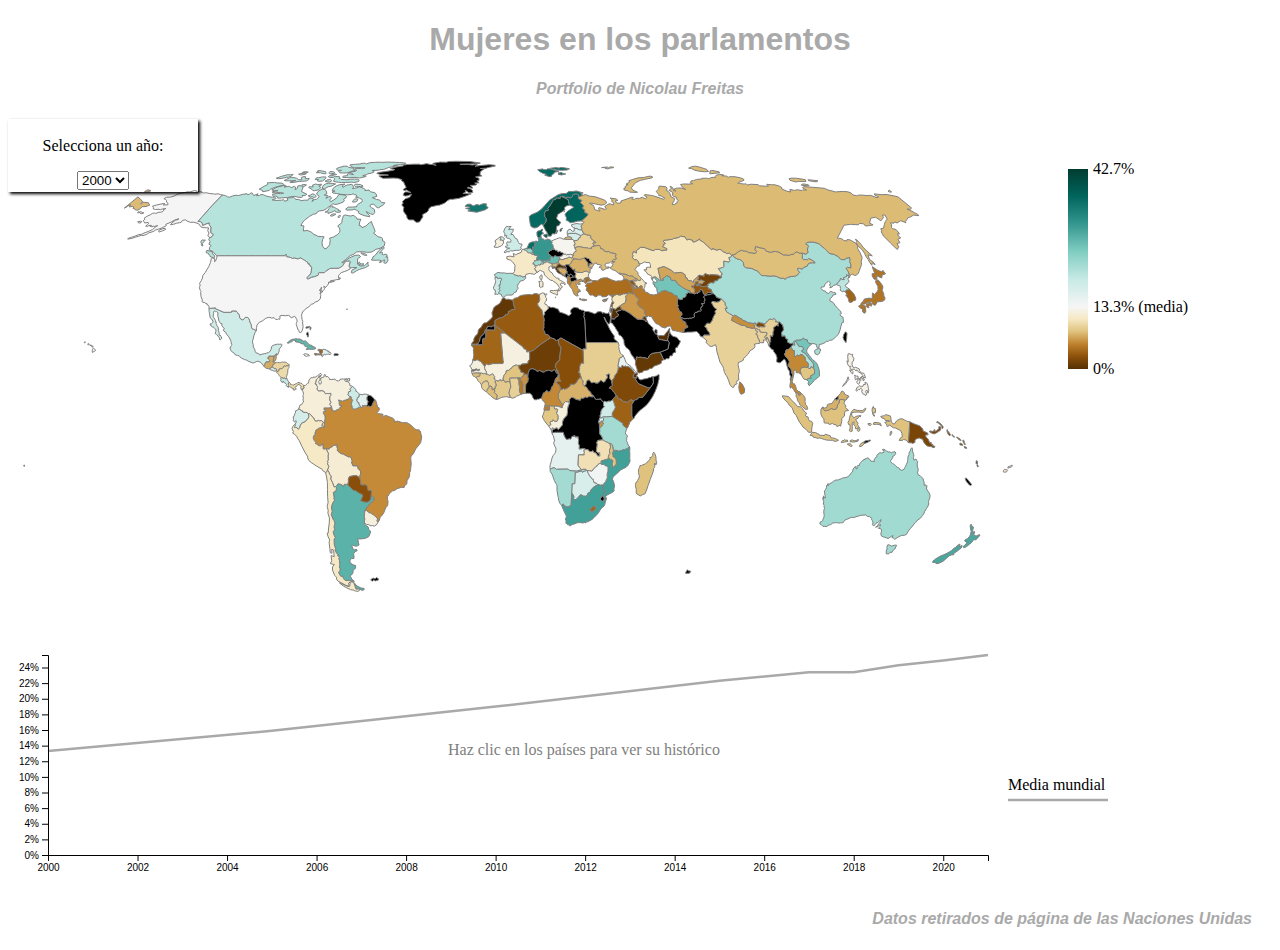
==== commit 8d7867f2: "Add files via upload" ====
--- a/index.html
+++ b/index.html
@@ -49,12 +49,12 @@
 
 			.linTot{
 				fill: none;
-				stroke: blue;
+				stroke: darkgray;
 			}
 
 			.linS{
 				fill: none;
-				stroke: red;
+				stroke: blue;
 			}
 
 			#control{
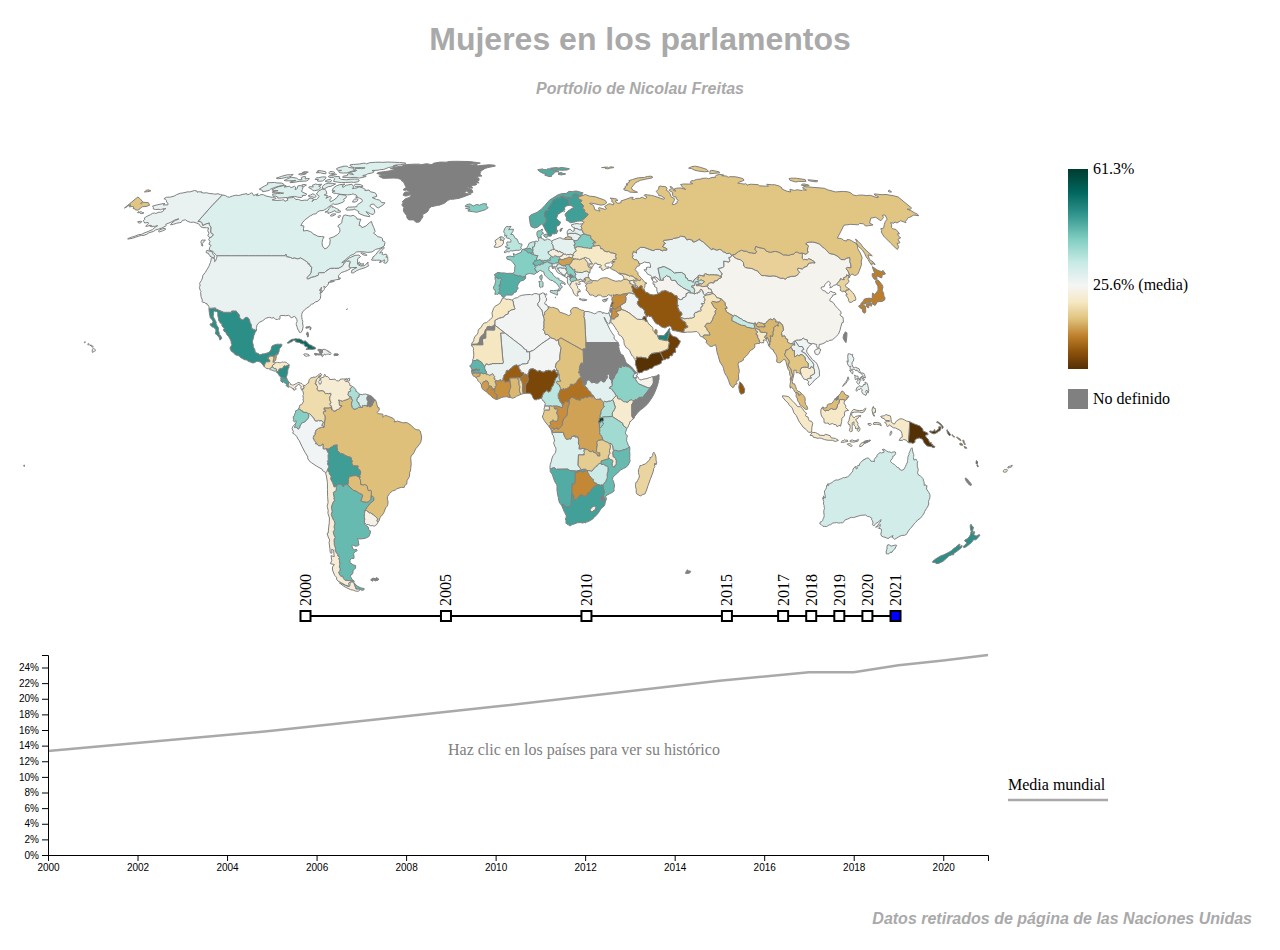
==== commit b15d2995: "Add files via upload" ====
--- a/index.html
+++ b/index.html
@@ -76,21 +76,6 @@
 			<h4>Portfolio de Nicolau Freitas</h4>
 		</header>
 		<section>
-			<div id='control'>
-				<p>Selecciona un año:</p>
-				<select id='yearSel'>
-					<option value = 2000 >2000</option>
-					<option value = 2005 >2005</option>
-					<option value = 2010 >2010</option>
-					<option value = 2015 >2015</option>
-					<option value = 2017 >2017</option>
-					<option value = 2018 >2018</option>
-					<option value = 2019 >2019</option>
-					<option value = 2020 >2020</option>
-					<option value = 2021 >2021</option>
-				</select>
-				
-			</div>
 			<div id='viz'>
 				<div id='mapa'>
 					<svg id='map'></svg>
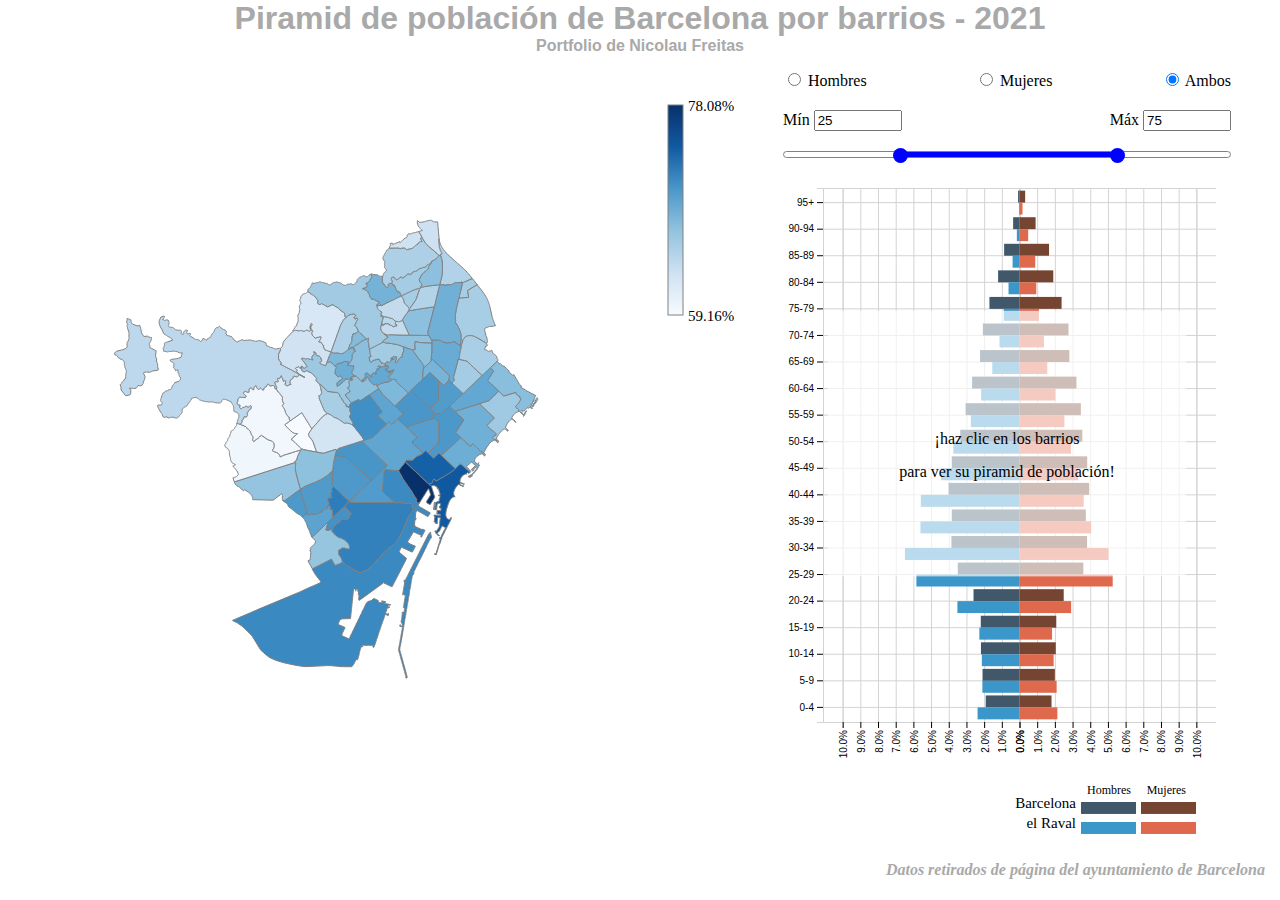
==== commit 5b2ea4fb: "Add files via upload" ====
--- a/index.html
+++ b/index.html
@@ -1,78 +1,16 @@
 <!DOCTYPE html>
 <html>
 	<head>
-		<title>Portfolio - Women in Parliament</title>
+		<title>Portfolio Nicolau Freitas</title>
 		<meta charset="utf-8">
 		<link rel="stylesheet" type="text/css" href="style.css">
 		<script src='d3.js'></script>
 		<script src="script.js" defer></script>
+	</head>
 
-		<style type="text/css">
-			header{
-				text-align: center;
-				color: darkgray;
-				font-family: sans-serif;
-			}
-
-			header h4{
-				font-style: italic;
-			}
-
-			#reference{
-				text-align: right;
-				font-style: italic;
-				font-family: sans-serif;
-				margin-right: 20px;
-				color: darkgray;
-			}
-
-
-			#tooltip{
-				border:  solid black 1px;
-				padding: 5px;
-				position: absolute;
-				display: none;
-				background: #F1EEB1;
-				opacity: 0.7;
-			}
-
-
-			.wipVal{
-				font-size: 20px;
-				margin: 0;
-				text-align: center;
-			}
-
-			.ttCountry{
-				margin: 0;
-			}
-
-			.linTot{
-				fill: none;
-				stroke: darkgray;
-			}
-
-			.linS{
-				fill: none;
-				stroke: blue;
-			}
-
-			#control{
-				position: absolute;
-				padding: 2px 20px;
-				width: 150px;
-				text-align: center;
-				box-shadow: 2px 2px 3px black;
-			}
-
-			svg{
-				border: none;
-			}
-		</style>
-	</head>
 	<body>
-		<header>
-			<h1>Mujeres en los parlamentos</h1>
+		<header id='head'>
+			<h1>Piramid de población de Barcelona por barrios - 2021</h1>
 			<h4>Portfolio de Nicolau Freitas</h4>
 		</header>
 		<section>
@@ -84,11 +22,44 @@
 						<p class='wipVal'></p>
 					</div>				
 				</div>
-				<div id='linea'>
-					<svg id='line'></svg>						
+				<div id='control'>
+					<div id='cont'>
+						<div class="radio">
+							<div>					
+								<input type="radio" id='h' name="sexo" value='h'>
+								<label for='h'>Hombres</label>
+							</div>
+							<div>
+								<input type="radio" id='m' name="sexo" value='m'>
+								<label for='m'>Mujeres</label>
+							</div>
+							<div>
+								<input type="radio" id='a' name="sexo" value='a' checked='checked'>
+								<label for='a'>Ambos</label>
+							</div>
+						</div>
+						<div class='age-input'>
+							<div class="field">
+								<span>Mín</span>
+								<input type='number' class="input-min" value='25'></input>
+							</div>
+							<div class="field">
+								<span>Máx</span>
+								<input type='number' class="input-max" value='75'></input>
+							</div>						
+						</div>
+						<div class="slider">
+							<div class="progress"></div>
+						</div>
+						<div class="range-input">
+							<input type='range' class="range-min" min='0' max='100' value='25' step='1'></input>
+							<input type='range' class="range-max" min='0' max='100' value='75' step='1'></input>
+						</div>
+					</div>					
+					<svg id='piramid'></svg>										
 				</div>
 			</div>
-			<h4 id='reference'>Datos retirados de página de las Naciones Unidas</h4>
+			<h4 id='reference'>Datos retirados de página del ayuntamiento de Barcelona</h4>
 		</section>
 		
 	</body>
--- a/style.css
+++ b/style.css
@@ -1,8 +1,129 @@
-svg{
-	border: solid blue 1px;
+body{
+	padding: 0;
+	margin: 0;
 }
 
-.lineP{
+header{
+	margin: 0;
+	font-family: sans-serif;
+	text-align: center;
+	color: darkgray;
+}
+
+h1, h2, h4{
+	margin: 0;
+}
+
+#container{
+	display: flex;
+}
+
+.lcpath{
 	fill: none;
-	stroke: blue;
+	stroke: gray;
+}
+
+#viz{
+	display: flex;
+}
+
+#tooltip{
+	border:  solid black 1px;
+	padding: 5px;
+	position: absolute;
+	display: none;
+	background: #F1EEB1;
+	opacity: 0.7;
+}
+
+
+.wipVal{
+	font-size: 20px;
+	margin: 0;
+	text-align: center;
+}
+
+.ttCountry{
+	margin: 0;
+}
+
+.grid line, .domain{
+	stroke: lightgray;
+}
+
+.age-input{
+	display: flex;
+	justify-content: space-between;
+}
+
+.age-input input{
+	width: 80px;
+}
+
+.slider{
+	height: 5px;
+	border-radius: 5px;
+	border: 1px gray solid;
+	position: relative;
+	margin: 20px 0;
+}
+
+.slider .progress{
+	height: 5px;
+	left: 25%;
+	right: 25%;
+	position: absolute;
+	border-radius: 5px;
+	background: blue;
+
+}
+
+.range-input{
+	position: relative;
+}
+
+.range-input input{
+	position: absolute;
+	top: -27.5px;
+	height: 5px;
+	width: 100%;
+	background: none;
+	pointer-events: none;
+	-webkit-appearance: none;
+}
+
+input[type='range']::-webkit-slider-thumb{
+	height: 15px;
+	width: 15px;
+	border-radius: 50%;
+	pointer-events: auto;
+	-webkit-appearance: none;
+	background: blue;
+}
+
+input[type='range']::-moz-range-thumb{
+	height: 17px;
+	width: 17px;
+	border-radius: 50%;
+	pointer-events: auto;
+	border: none;
+	-moz-appearance: none;
+	background: black;
+}
+
+#control{
+	padding: 15px;
+}
+
+.radio{
+	margin-bottom: 20px;
+	display: flex;
+	justify-content: space-between;
+}
+
+#reference{
+	color: darkgray;
+	text-align: right;
+	font-style: italic;
+	margin-right: 15px;
 }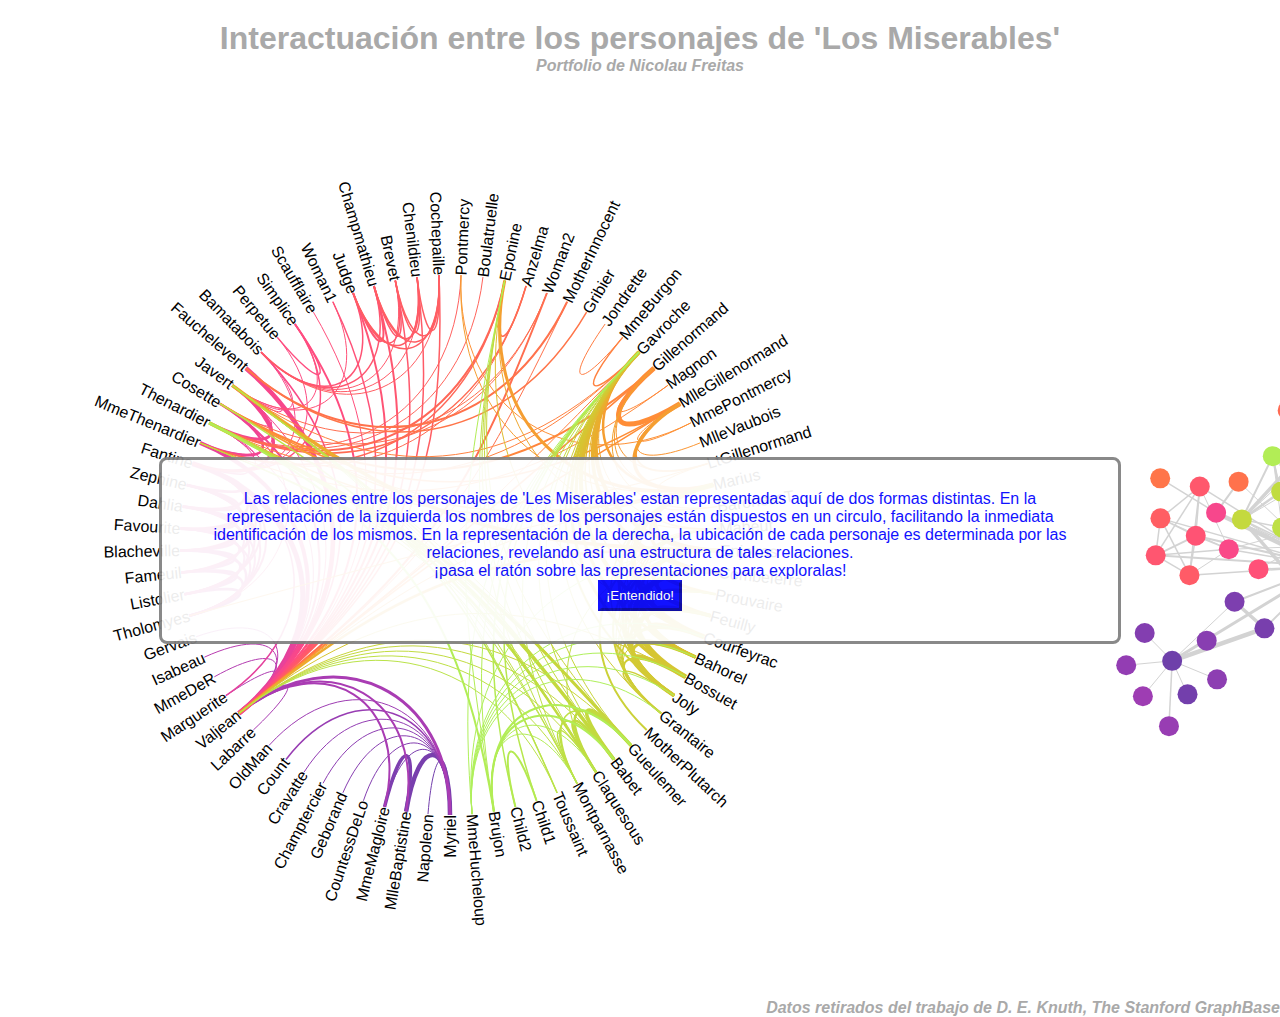
==== commit 070f482d: "Add files via upload" ====
--- a/index.html
+++ b/index.html
@@ -7,60 +7,30 @@
 		<script src='d3.js'></script>
 		<script src="script.js" defer></script>
 	</head>
-
 	<body>
-		<header id='head'>
-			<h1>Piramid de población de Barcelona por barrios - 2021</h1>
+		<header id="header">
+			<h1>Interactuación entre los personajes de 'Los Miserables'</h1>
 			<h4>Portfolio de Nicolau Freitas</h4>
 		</header>
-		<section>
-			<div id='viz'>
-				<div id='mapa'>
-					<svg id='map'></svg>
-					<div id='tooltip'>
-						<h4 class="ttCountry"></h4>
-						<p class='wipVal'></p>
-					</div>				
-				</div>
-				<div id='control'>
-					<div id='cont'>
-						<div class="radio">
-							<div>					
-								<input type="radio" id='h' name="sexo" value='h'>
-								<label for='h'>Hombres</label>
-							</div>
-							<div>
-								<input type="radio" id='m' name="sexo" value='m'>
-								<label for='m'>Mujeres</label>
-							</div>
-							<div>
-								<input type="radio" id='a' name="sexo" value='a' checked='checked'>
-								<label for='a'>Ambos</label>
-							</div>
-						</div>
-						<div class='age-input'>
-							<div class="field">
-								<span>Mín</span>
-								<input type='number' class="input-min" value='25'></input>
-							</div>
-							<div class="field">
-								<span>Máx</span>
-								<input type='number' class="input-max" value='75'></input>
-							</div>						
-						</div>
-						<div class="slider">
-							<div class="progress"></div>
-						</div>
-						<div class="range-input">
-							<input type='range' class="range-min" min='0' max='100' value='25' step='1'></input>
-							<input type='range' class="range-max" min='0' max='100' value='75' step='1'></input>
-						</div>
-					</div>					
-					<svg id='piramid'></svg>										
+		<section id="section">
+			<div id='notaInicial'>
+				<p>Las relaciones entre los personajes de 'Les Miserables' estan representadas aquí de dos formas distintas. En la representación de la izquierda
+				los nombres de los personajes están dispuestos en un circulo, facilitando la inmediata identificación de los mismos. En la representación de la derecha,
+				la ubicación de cada personaje es determinada por las relaciones, revelando así una estructura de tales relaciones.</p>
+				<p>¡pasa el ratón sobre las representaciones para exploralas!</p>
+				<button id="entendido">¡Entendido!</button>
+			</div>
+			<div>
+				<svg id='graph'></svg>
+			</div>
+			<div>
+				<svg id='graph02'></svg>
+				<div id="tt01">
+					<p id="tt01txt"></p>
 				</div>
 			</div>
-			<h4 id='reference'>Datos retirados de página del ayuntamiento de Barcelona</h4>
 		</section>
+		<h4 class="reference">Datos retirados del trabajo de D. E. Knuth, The Stanford GraphBase</h4>
 		
 	</body>
 </html>--- a/style.css
+++ b/style.css
@@ -1,129 +1,81 @@
-body{
-	padding: 0;
+*{
 	margin: 0;
 }
 
 header{
-	margin: 0;
-	font-family: sans-serif;
+	padding: 20px 0;
 	text-align: center;
 	color: darkgray;
+	font-family: sans-serif;
 }
 
-h1, h2, h4{
-	margin: 0;
+header h4{
+	font-style: italic;
 }
 
-#container{
+section{
 	display: flex;
+	justify-content: space-around;
 }
 
-.lcpath{
+.linLinks{
 	fill: none;
-	stroke: gray;
 }
 
-#viz{
-	display: flex;
-}
-
-#tooltip{
+#tt01, #tt02{
 	border:  solid black 1px;
 	padding: 5px;
 	position: absolute;
 	display: none;
 	background: #F1EEB1;
-	opacity: 0.7;
+	max-width: 300px;
+	opacity: 0.85;
 }
 
+#tt01txt{
+	margin: 0;
+}
 
-.wipVal{
-	font-size: 20px;
+#filosofo, #fechas, #add{
 	margin: 0;
 	text-align: center;
 }
 
-.ttCountry{
-	margin: 0;
+.reference{
+	font-family: sans-serif;
+	text-align: right;
+	color: darkgray;
+	font-style: italic;
 }
 
-.grid line, .domain{
-	stroke: lightgray;
+#notaInicial{
+	width: 70%;
+	background: white;
+	opacity: 0.925;
+	position: absolute;
+	border: solid 3px gray;
+	border-radius: 8px;
+	padding: 30px;
+	color: blue;
+	text-align: center;
 }
 
-.age-input{
-	display: flex;
-	justify-content: space-between;
+#notaInicial p{
+	text-align: center;
+	font-family: sans-serif;
 }
 
-.age-input input{
-	width: 80px;
+#entendido{
+	padding: 5px;
+	background: blue;
+	color: white;
+	border: outset 3px blue;
 }
 
-.slider{
-	height: 5px;
-	border-radius: 5px;
-	border: 1px gray solid;
-	position: relative;
-	margin: 20px 0;
-}
-
-.slider .progress{
-	height: 5px;
-	left: 25%;
-	right: 25%;
-	position: absolute;
-	border-radius: 5px;
-	background: blue;
-
-}
-
-.range-input{
+#section{
 	position: relative;
 }
 
-.range-input input{
-	position: absolute;
-	top: -27.5px;
-	height: 5px;
-	width: 100%;
-	background: none;
-	pointer-events: none;
-	-webkit-appearance: none;
-}
-
-input[type='range']::-webkit-slider-thumb{
-	height: 15px;
-	width: 15px;
-	border-radius: 50%;
-	pointer-events: auto;
-	-webkit-appearance: none;
-	background: blue;
-}
-
-input[type='range']::-moz-range-thumb{
-	height: 17px;
-	width: 17px;
-	border-radius: 50%;
-	pointer-events: auto;
-	border: none;
-	-moz-appearance: none;
-	background: black;
-}
-
-#control{
-	padding: 15px;
-}
-
-.radio{
-	margin-bottom: 20px;
-	display: flex;
-	justify-content: space-between;
-}
-
-#reference{
-	color: darkgray;
-	text-align: right;
-	font-style: italic;
-	margin-right: 15px;
+#entendido:hover{
+	box-shadow: 2px 2px 8px black;
 }